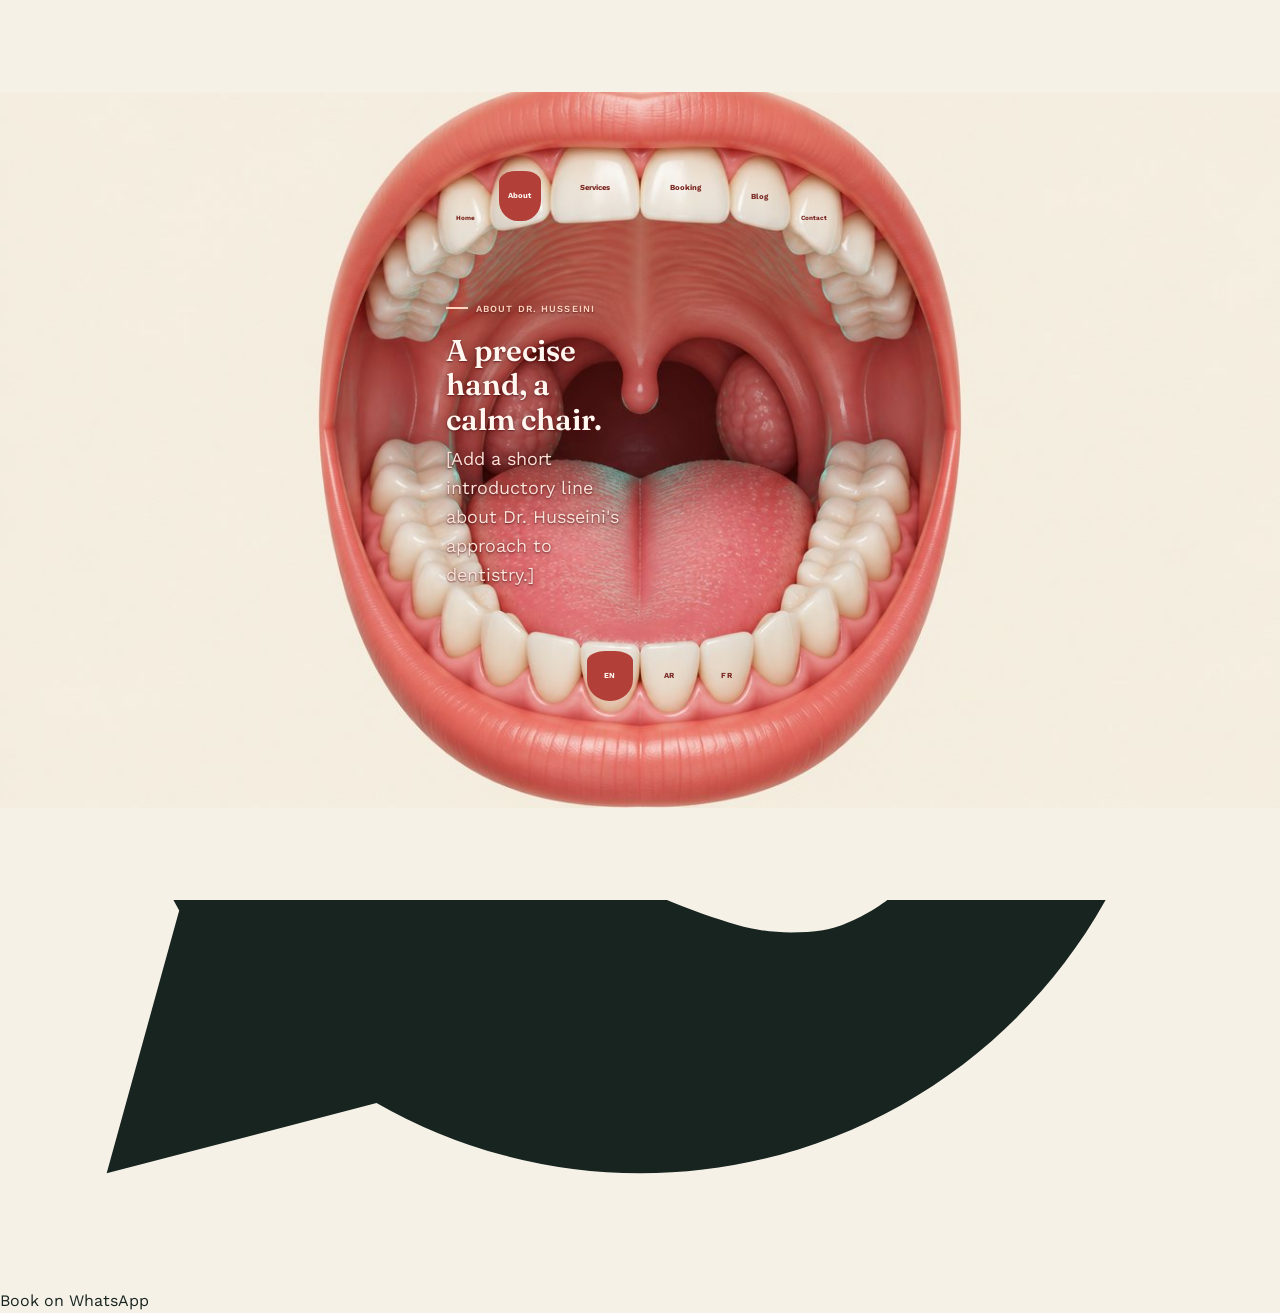
==== about.html @ d3b01a6f "Dr. Husseini dental site: trilingual static build, mouth-driven UI The practice had no online presen" ====
<!doctype html>
<html lang="en" dir="ltr">
<head>
<meta charset="utf-8">
<meta name="viewport" content="width=device-width, initial-scale=1">
<title>About — Dr. Jihad S. Husseini</title>
<meta name="description" content="Meet Dr. Jihad S. Husseini — cosmetic, endodontic, and implant dentistry.">
<!-- dh:head:begin — generated by tools/patch-heads.mjs, do not hand-edit -->
<link rel="canonical" href="https://SITE-DOMAIN-TBD/about.html">
<link rel="alternate" hreflang="en" href="https://SITE-DOMAIN-TBD/about.html">
<link rel="alternate" hreflang="ar" href="https://SITE-DOMAIN-TBD/about.html">
<link rel="alternate" hreflang="fr" href="https://SITE-DOMAIN-TBD/about.html">
<link rel="alternate" hreflang="x-default" href="https://SITE-DOMAIN-TBD/about.html">
<meta name="robots" content="index,follow">
<link rel="alternate" type="application/rss+xml" title="Dr. Jihad S. Husseini — Blog" href="https://SITE-DOMAIN-TBD/feed.xml">
<meta name="theme-color" content="#0F5C56">
<link rel="icon" href="assets/media/favicon.svg" type="image/svg+xml">
<link rel="apple-touch-icon" href="assets/media/mouth-open.jpg">
<meta property="og:site_name" content="Dr. Jihad S. Husseini">
<meta property="og:type" content="profile">
<meta property="og:url" content="https://SITE-DOMAIN-TBD/about.html">
<meta property="og:title" content="About — Dr. Jihad S. Husseini">
<meta property="og:description" content="Meet Dr. Jihad S. Husseini — cosmetic, endodontic, and implant dentistry.">
<meta property="og:image" content="https://SITE-DOMAIN-TBD/assets/media/mouth-open.jpg">
<meta property="og:image:width" content="1344">
<meta property="og:image:height" content="752">
<meta property="og:locale" content="en_US">
<meta property="og:locale:alternate" content="ar_LB">
<meta property="og:locale:alternate" content="fr_FR">
<meta name="twitter:card" content="summary_large_image">
<meta name="twitter:title" content="About — Dr. Jihad S. Husseini">
<meta name="twitter:description" content="Meet Dr. Jihad S. Husseini — cosmetic, endodontic, and implant dentistry.">
<meta name="twitter:image" content="https://SITE-DOMAIN-TBD/assets/media/mouth-open.jpg">
<script type="application/ld+json">{"@context":"https://schema.org","@type":"Dentist","name":"Dr. Jihad S. Husseini","description":"Cosmetic · Endodontic · Implant Dentistry","url":"https://SITE-DOMAIN-TBD/","telephone":["+96101308206","+96103855860"],"image":"https://SITE-DOMAIN-TBD/assets/media/mouth-open.jpg","medicalSpecialty":"Dentistry","availableService":[{"@type":"MedicalProcedure","name":"Cosmetic dentistry"},{"@type":"MedicalProcedure","name":"Endodontics"},{"@type":"MedicalProcedure","name":"Prosthetic and implant dentistry"}],"areaServed":{"@type":"Country","name":"Lebanon"},"availableLanguage":["en","ar","fr"]}</script>
<!-- dh:head:end -->
<link rel="preconnect" href="https://fonts.googleapis.com">
<link rel="preconnect" href="https://fonts.gstatic.com" crossorigin>
<link href="https://fonts.googleapis.com/css2?family=Fraunces:opsz,wght@9..144,500;9..144,600&family=Work+Sans:wght@400;500;600;700&family=Cairo:wght@600;700&family=Tajawal:wght@400;500;700&display=swap" rel="stylesheet">
<link rel="stylesheet" href="assets/css/style.css">
<style>
  .credential-list { list-style: none; padding: 0; margin: 0; display: flex; flex-direction: column; gap: 14px; }
  .credential-list li {
    display: flex; align-items: center; gap: 14px;
    background: var(--enamel); border: 1px solid var(--line); border-radius: var(--radius-sm);
    padding: 16px 18px; font-size: 14.5px; color: var(--ink-soft);
  }
  .credential-list li .dot { width: 8px; height: 8px; border-radius: 50%; background: var(--accent); flex: none; }
</style>
</head>
<body class="home-mouth">

</div>

<a href="#" class="whatsapp-float" data-whatsapp-link target="_blank" rel="noopener">
  <svg viewBox="0 0 24 24" fill="currentColor"><path d="M12 2C6.48 2 2 6.48 2 12c0 1.85.5 3.58 1.36 5.07L2 22l5.06-1.32A9.94 9.94 0 0 0 12 22c5.52 0 10-4.48 10-10S17.52 2 12 2zm5.2 14.2c-.22.62-1.28 1.18-1.77 1.24-.45.06-1 .08-1.62-.1-.37-.11-.85-.27-1.46-.53-2.57-1.11-4.25-3.7-4.38-3.87-.13-.17-1.05-1.4-1.05-2.67 0-1.27.67-1.9.9-2.16.22-.26.5-.32.67-.32h.48c.15 0 .36-.06.56.43.22.53.74 1.83.8 1.96.06.13.1.29.02.46-.08.17-.13.28-.25.43-.13.15-.27.34-.38.46-.13.13-.26.27-.11.53.15.26.67 1.1 1.44 1.79.99.88 1.82 1.15 2.08 1.28.26.13.41.11.56-.07.15-.17.63-.73.8-.98.17-.26.34-.21.56-.13.22.09 1.44.68 1.68.8.24.13.4.19.46.3.06.11.06.6-.16 1.22z"/></svg>
  <span data-i18n="common.whatsapp">Book on WhatsApp</span>
</a>

<header class="site-header">
  <div class="container nav-row">
    <a href="index.html" class="brand">
      <span data-i18n="common.brand">Dr. Jihad S. Husseini</span>
      <small data-i18n="common.brandSub">Cosmetic · Endodontic · Implant Dentistry</small>
    </a>
    <nav class="primary-nav" id="primaryNav">
      <a href="index.html" data-i18n="common.nav.home">Home</a>
      <a href="about.html" aria-current="page" data-i18n="common.nav.about">About</a>
      <a href="services.html" data-i18n="common.nav.services">Services</a>
      <a href="booking.html" data-i18n="common.nav.booking">Booking</a>
      <a href="blog.html" data-i18n="common.nav.blog">Blog</a>
      <a href="contact.html" data-i18n="common.nav.contact">Contact</a>
    </nav>
    <div class="nav-actions">
      <button type="button" class="nav-toggle" aria-expanded="false" aria-controls="primaryNav" aria-label="Menu" data-i18n-aria="common.nav.menu">
        <span class="nav-toggle-bars" aria-hidden="true"></span>
      </button>
      <div class="lang-switch">
        <button type="button" data-lang="en">EN</button>
        <button type="button" data-lang="ar">AR</button>
        <button type="button" data-lang="fr">FR</button>
      </div>
      <a href="booking.html" class="btn btn-primary" data-i18n="common.whatsapp">Book on WhatsApp</a>
    </div>
  </div>
</header>

<div class="mouth-stage-wrap">
  <div class="mouth-stage" id="mouthStage">
    <img class="mouth-stage-img" src="assets/media/mouth-open.jpg" alt="">
    <!-- The intro is not an overlay: it is the stage. Same box, same scale as
         the still above, so there is nothing to hand over and nothing can pop. -->
    <video class="mouth-stage-video" muted playsinline preload="auto" poster="assets/media/mouth-closed.jpg" data-hq="assets/media/loader-1080.mp4" aria-hidden="true"><source src="assets/media/loader-720.mp4" type="video/mp4"></video>
    <nav class="teeth-nav" aria-label="Main">
      <a class="tooth" href="index.html" data-i18n="common.nav.home" style="left:35.19%;top:13.87%;width:2.30%;height:7.37%">Home</a>
      <a class="tooth" href="about.html" data-i18n="common.nav.about" style="left:39.02%;top:11.04%;width:3.21%;height:7.04%" aria-current="page">About</a>
      <a class="tooth" href="services.html" data-i18n="common.nav.services" style="left:43.97%;top:9.63%;width:4.98%;height:7.60%">Services</a>
      <a class="tooth" href="booking.html" data-i18n="common.nav.booking" style="left:51.04%;top:9.63%;width:4.98%;height:7.60%">Booking</a>
      <a class="tooth" href="blog.html" data-i18n="common.nav.blog" style="left:57.77%;top:11.16%;width:3.21%;height:6.93%">Blog</a>
      <a class="tooth" href="contact.html" data-i18n="common.nav.contact" style="left:62.49%;top:13.99%;width:2.25%;height:7.26%">Contact</a>
    </nav>
    <div class="lang-switch lang-teeth" aria-label="Language">
      <button type="button" data-lang="en" style="left:45.84%;top:78.05%;width:3.63%;height:6.93%">EN</button>
      <button type="button" data-lang="ar" style="left:50.46%;top:78.05%;width:3.69%;height:6.93%">AR</button>
      <button type="button" data-lang="fr" style="left:55.22%;top:78.50%;width:3.10%;height:6.03%">FR</button>
    </div>
    <div class="mouth-window" id="mouthWindow">
      <main>
  <section class="hero" style="padding-bottom:40px;">
    <div class="container hero-grid">
      <div>
        <div class="eyebrow" data-i18n="about.hero.eyebrow">About Dr. Husseini</div>
        <h1 data-i18n="about.hero.title">A precise hand, a calm chair.</h1>
        <p class="lead" data-i18n="about.hero.lead">[Add a short introductory line about Dr. Husseini's approach to dentistry.]</p>
      </div>
      <div class="hero-art">
        <svg class="smile-curve" viewBox="0 0 300 200" xmlns="http://www.w3.org/2000/svg">
          <path d="M20,60 Q150,190 280,60"></path>
        </svg>
      </div>
    </div>
  </section>

  <section class="soft">
    <div class="container" style="max-width:760px;">
      <h2 data-i18n="about.bio.title">Background</h2>
      <p data-i18n="about.bio.body">[Add Dr. Husseini's full bio here: dental school, university, graduation year, postgraduate training/certifications in cosmetic dentistry, endodontics, and implantology, and any professional memberships.]</p>
    </div>
  </section>

  <section>
    <div class="container" style="max-width:760px;">
      <h2 data-i18n="about.philosophy.title">Treatment philosophy</h2>
      <p data-i18n="about.philosophy.body">[Add a paragraph in Dr. Husseini's own words about how he approaches diagnosis, patient comfort, and treatment planning.]</p>
    </div>
  </section>

  <section class="soft">
    <div class="container grid-2">
      <div>
        <h2 data-i18n="about.credentials.title">Credentials & training</h2>
      </div>
      <ul class="credential-list">
        <li><span class="dot"></span><span data-i18n="about.credentials.item1">[Add degree / dental school]</span></li>
        <li><span class="dot"></span><span data-i18n="about.credentials.item2">[Add postgraduate certification]</span></li>
        <li><span class="dot"></span><span data-i18n="about.credentials.item3">[Add professional membership / association]</span></li>
      </ul>
    </div>
  </section>

  <section>
    <div class="container">
      <div class="section-head center">
        <h2 data-i18n="about.trust.title">Why patients choose this practice</h2>
      </div>
      <div class="grid-3">
        <div class="card"><p data-i18n="about.trust.point1">Three specialties under one roof — no referrals, no delays.</p></div>
        <div class="card"><p data-i18n="about.trust.point2">Modern diagnostics and a precision-first approach to every treatment.</p></div>
        <div class="card"><p data-i18n="about.trust.point3">A calm, unhurried practice built around your comfort.</p></div>
      </div>
    </div>
  </section>

  <section class="soft">
    <div class="container">
      <div class="cta-band">
        <div>
          <h2 data-i18n="about.cta.title">Ready to meet Dr. Husseini?</h2>
          <p data-i18n="about.cta.body">Message the clinic on WhatsApp to ask a question or book your first visit.</p>
        </div>
        <a href="#" class="btn btn-whatsapp" data-whatsapp-link target="_blank" rel="noopener" data-i18n="about.cta.whatsapp">Book on WhatsApp</a>
      </div>
    </div>
  </section>
</main>
      <footer class="site-footer">
  <div class="container footer-grid">
    <div>
      <h4 data-i18n="common.brand">Dr. Jihad S. Husseini</h4>
      <p data-i18n="common.footer.tagline">Cosmetic, endodontic, and implant dentistry — precise, calm, and built around your smile.</p>
    </div>
    <div>
      <h4 data-i18n="common.footer.explore">Explore</h4>
      <ul>
        <li><a href="about.html" data-i18n="common.nav.about">About</a></li>
        <li><a href="services.html" data-i18n="common.nav.services">Services</a></li>
        <li><a href="booking.html" data-i18n="common.nav.booking">Booking</a></li>
        <li><a href="blog.html" data-i18n="common.nav.blog">Blog</a></li>
      </ul>
    </div>
    <div>
      <h4 data-i18n="common.footer.contact">Contact</h4>
      <ul>
        <li><a href="tel:+96101308206">01/308206</a></li>
        <li><a href="tel:+96103855860">03/855860</a></li>
        <li><a href="#" data-whatsapp-link target="_blank" rel="noopener" data-i18n="common.whatsapp">Book on WhatsApp</a></li>
      </ul>
    </div>
    <div>
      <h4 data-i18n="common.footer.hours">Hours</h4>
      <ul>
        <li data-i18n="common.footer.hoursPlaceholder">[Add clinic hours]</li>
        <li data-i18n="common.footer.addressPlaceholder">[Add clinic address]</li>
      </ul>
    </div>
  </div>
  <div class="container footer-bottom">
    <span>&copy; <span id="year"></span> Dr. Jihad S. Husseini. <span data-i18n="common.footer.rights">All rights reserved.</span></span>
  </div>
</footer>
    </div>
  </div>
</div>

<script>document.getElementById("year").textContent = new Date().getFullYear();</script>
<script src="assets/locales/locales.js"></script>
<script src="assets/js/main.js"></script>
<script src="assets/js/drill.js"></script>
</body>
</html>
---- assets/css/style.css ----
/* ============================================
   Dr. Jihad S. Husseini — Dental — Core Styles
   ============================================ */

:root {
  --bg: #FBF8F3;
  --bg-soft: #F3EEE4;
  --ink: #172420;
  --ink-soft: #4B5C56;
  --primary: #0F5C56;
  --primary-dark: #0A3E3A;
  --primary-light: #E4F0EE;
  --accent: #FF6F59;
  --accent-soft: #FFE3DC;
  --gold: #C9A227;
  --enamel: #FFFFFF;
  --line: #E4DDCF;

  --font-display: 'Fraunces', 'Georgia', serif;
  --font-body: 'Work Sans', 'Segoe UI', sans-serif;
  --font-display-ar: 'Cairo', 'Tajawal', sans-serif;
  --font-body-ar: 'Tajawal', 'Segoe UI', sans-serif;

  --radius-lg: 28px;
  --radius-md: 16px;
  --radius-sm: 10px;
  --shadow-soft: 0 20px 50px -25px rgba(10, 62, 58, 0.35);
  --ease: cubic-bezier(.22, 1, .36, 1);
}

* { box-sizing: border-box; }
html { scroll-behavior: smooth; }

body {
  margin: 0;
  background: var(--bg);
  color: var(--ink);
  font-family: var(--font-body);
  font-size: 16px;
  line-height: 1.6;
  -webkit-font-smoothing: antialiased;
}

html[lang="ar"] body {
  font-family: var(--font-body-ar);
}

body[dir="rtl"] { direction: rtl; }

h1, h2, h3, h4 {
  font-family: var(--font-display);
  font-weight: 600;
  line-height: 1.15;
  margin: 0 0 .5em;
  color: var(--primary-dark);
}

html[lang="ar"] h1,
html[lang="ar"] h2,
html[lang="ar"] h3,
html[lang="ar"] h4 {
  font-family: var(--font-display-ar);
  font-weight: 700;
}

p { margin: 0 0 1em; color: var(--ink-soft); }
a { color: inherit; text-decoration: none; }
img { max-width: 100%; display: block; }

.container {
  width: 100%;
  max-width: 1180px;
  margin: 0 auto;
  padding: 0 24px;
}

.eyebrow {
  display: inline-flex;
  align-items: center;
  gap: 8px;
  font-size: 13px;
  letter-spacing: .12em;
  text-transform: uppercase;
  color: var(--accent);
  font-weight: 600;
  margin-bottom: 14px;
}
.eyebrow::before {
  content: "";
  width: 22px;
  height: 2px;
  background: var(--accent);
  display: inline-block;
}

/* ---------- Buttons ---------- */
.btn {
  display: inline-flex;
  align-items: center;
  justify-content: center;
  gap: 10px;
  padding: 15px 28px;
  border-radius: 999px;
  font-weight: 600;
  font-size: 15px;
  border: 1px solid transparent;
  cursor: pointer;
  transition: transform .35s var(--ease), box-shadow .35s var(--ease), background .3s, color .3s;
}
@media (hover: hover) {
  .btn:hover { transform: translateY(-2px); }
}

.btn-primary {
  background: var(--primary);
  color: var(--enamel);
  box-shadow: var(--shadow-soft);
}
.btn-primary:hover { background: var(--primary-dark); }

.btn-whatsapp {
  background: #25D366;
  color: #fff;
  box-shadow: 0 16px 34px -16px rgba(37, 211, 102, .65);
}
.btn-whatsapp:hover { background: #1EBE59; }

.btn-outline {
  background: transparent;
  border-color: var(--primary);
  color: var(--primary-dark);
}
.btn-outline:hover { background: var(--primary-light); }

/* The intro used to be a full-viewport overlay that handed over to the stage.
   Those were different boxes — a cover-cropped viewport versus a letterboxed
   stage — so the mouth popped and shifted by up to 9% at the swap. The video now
   lives inside .mouth-stage instead; see "THE INTRO IS THE STAGE" below. */

/* ---------- Hero ---------- */
.hero {
  padding: 90px 0 70px;
  position: relative;
  overflow: hidden;
}
.hero-grid {
  display: grid;
  grid-template-columns: 1.05fr .95fr;
  gap: 56px;
  align-items: center;
}
.hero h1 { font-size: clamp(34px, 4.6vw, 58px); }
.hero p.lead { font-size: 18px; max-width: 46ch; }
.hero-cta-row { display: flex; gap: 14px; flex-wrap: wrap; margin-top: 28px; }
.hero-trust {
  display: flex;
  gap: 26px;
  margin-top: 42px;
  flex-wrap: wrap;
}
.hero-trust .stat b {
  display: block;
  font-family: var(--font-display);
  font-size: 26px;
  color: var(--primary-dark);
}
.hero-trust .stat span { font-size: 12.5px; color: var(--ink-soft); }

.hero-art {
  position: relative;
  border-radius: var(--radius-lg);
  overflow: hidden;
  aspect-ratio: 4/5;
  background: linear-gradient(160deg, var(--primary) 0%, var(--primary-dark) 100%);
  display: flex;
  align-items: center;
  justify-content: center;
}
.hero-art .smile-curve {
  width: 78%;
}
.hero-art .smile-curve path {
  stroke: var(--enamel);
  stroke-width: 3;
  fill: none;
  stroke-linecap: round;
  stroke-dasharray: 700;
  stroke-dashoffset: 700;
  animation: drawCurve 1.8s var(--ease) .3s forwards;
}
@keyframes drawCurve {
  to { stroke-dashoffset: 0; }
}

/* ---------- Sections ---------- */
section { padding: 88px 0; }
section.soft { background: var(--bg-soft); }
.section-head { max-width: 640px; margin-bottom: 48px; }
.section-head.center { margin-left: auto; margin-right: auto; text-align: center; }

.grid-3 { display: grid; grid-template-columns: repeat(3, 1fr); gap: 26px; }
.grid-4 { display: grid; grid-template-columns: repeat(4, 1fr); gap: 22px; }
.grid-2 { display: grid; grid-template-columns: 1fr 1fr; gap: 40px; align-items: center; }

.card {
  background: var(--enamel);
  border-radius: var(--radius-md);
  padding: 32px 28px;
  border: 1px solid var(--line);
  transition: transform .35s var(--ease), box-shadow .35s var(--ease);
}
@media (hover: hover) {
  .card:hover { transform: translateY(-6px); box-shadow: var(--shadow-soft); }
}
.card .icon {
  width: 46px; height: 46px;
  border-radius: 14px;
  background: var(--primary-light);
  color: var(--primary);
  display: flex; align-items: center; justify-content: center;
  margin-bottom: 18px;
}
.card h3 { font-size: 19px; margin-bottom: 8px; }
.card p { font-size: 14.5px; margin-bottom: 0; }
.card .learn-more {
  display: inline-block;
  margin-top: 14px;
  font-size: 13.5px;
  font-weight: 700;
  color: var(--accent);
}

.testimonial-row { display: flex; gap: 20px; overflow-x: auto; padding-bottom: 8px; scroll-snap-type: x mandatory; }
.testimonial {
  flex: 0 0 320px;
  scroll-snap-align: start;
  background: var(--enamel);
  border-radius: var(--radius-md);
  padding: 26px;
  border: 1px solid var(--line);
}
.testimonial .stars { color: var(--gold); font-size: 15px; margin-bottom: 10px; }
.testimonial p { font-size: 14.5px; }
.testimonial .who { font-weight: 700; color: var(--ink); font-size: 13.5px; }

.cta-band {
  background: linear-gradient(135deg, var(--primary) 0%, var(--primary-dark) 100%);
  border-radius: var(--radius-lg);
  padding: 56px;
  color: var(--enamel);
  display: flex;
  align-items: center;
  justify-content: space-between;
  gap: 30px;
  flex-wrap: wrap;
}
.cta-band h2 { color: var(--enamel); margin-bottom: 6px; }
.cta-band p { color: rgba(255,255,255,.78); margin-bottom: 0; }

/* ---------- Footer ---------- */
footer.site-footer {
  background: var(--primary-dark);
  color: rgba(255,255,255,.72);
  padding: 64px 0 28px;
  margin-top: 60px;
}
footer.site-footer h4 { color: #fff; font-size: 15px; }
footer.site-footer a { color: rgba(255,255,255,.72); font-size: 14px; }
footer.site-footer a:hover { color: #fff; }
.footer-grid { display: grid; grid-template-columns: 1.4fr 1fr 1fr 1fr; gap: 32px; }
.footer-grid ul { list-style: none; padding: 0; margin: 0; display: flex; flex-direction: column; gap: 10px; }
.footer-bottom {
  margin-top: 48px;
  padding-top: 24px;
  border-top: 1px solid rgba(255,255,255,.12);
  font-size: 12.5px;
  display: flex;
  justify-content: space-between;
  flex-wrap: wrap;
  gap: 10px;
}

/* ---------- Responsive ---------- */
@media (max-width: 960px) {
  /* .mouth-window-prefixed variants included so these are not outranked by the
     base rules at the top of the "FIT INSIDE THE MOUTH" section — every page's
     content sits inside .mouth-window. */
  .hero-grid, .grid-2,
  .mouth-window .hero-grid, .mouth-window .grid-2 { grid-template-columns: 1fr; }
  .grid-3, .grid-4 { grid-template-columns: repeat(2, 1fr); }
  .footer-grid, .mouth-window .footer-grid { grid-template-columns: 1fr 1fr; }
}
@media (max-width: 680px) {
  .grid-3, .grid-4,
  .mouth-window .grid-3, .mouth-window .grid-4 { grid-template-columns: 1fr; }
  .cta-band, .mouth-window .cta-band { flex-direction: column; text-align: center; }
  .footer-grid, .mouth-window .footer-grid { grid-template-columns: 1fr; }
}


/* The old scroll-zoom home hero (.mouth-hero / .mouth-scene / .mouth-hero-panel
   / .hero-after / .mouth-scroll-cue) was removed on 2026-10-01: index.html was
   rewritten to the #mouthStage + #mouthWindow model and that markup no longer
   exists in any page, so ~60 lines of CSS and initMouthHero() were unreachable.
   The file's only 700px breakpoint went with it. */

/* =====================================================================
   HOME = INSIDE THE MOUTH. The mouth is a fixed stage; the menu sits on the
   upper teeth; all page content scrolls inside the mouth opening.
   Stage geometry is in % of the 1344x752 mouth image so it stays aligned.
   ===================================================================== */
body.home-mouth { overflow: hidden; height: 100vh; background: #F6F1E7; }
.mouth-stage-wrap { position: fixed; inset: 0; display: grid; place-items: center; background: #F6F1E7; }
.mouth-stage { position: relative; width: min(100vw, calc(100vh * 1.7872)); aspect-ratio: 1344 / 752; }
.mouth-stage-img { position: absolute; inset: 0; width: 100%; height: 100%; display: block; user-select: none; -webkit-user-drag: none; }

/* menu on the teeth */
.teeth-nav { position: absolute; inset: 0; pointer-events: none; z-index: 3; }
.tooth {
  position: absolute; pointer-events: auto;
  display: flex; align-items: center; justify-content: center;
  writing-mode: vertical-rl; text-orientation: mixed;
  font: 600 clamp(9px, .95vw, 13px)/1 var(--font-body);
  letter-spacing: .12em; text-transform: uppercase; text-decoration: none;
  color: var(--primary-dark);
  border-radius: 40% 40% 48% 48% / 22% 22% 42% 42%;
  background: rgba(255, 255, 255, 0);
  transition: background .25s var(--ease), color .25s var(--ease), transform .25s var(--ease), box-shadow .25s var(--ease);
}
.tooth:hover, .tooth:focus-visible, .tooth[aria-current="page"] {
  background: rgba(15, 92, 86, .88); color: #fff;
  box-shadow: 0 6px 18px -6px rgba(10, 62, 58, .55);
  transform: translateY(-2px) scale(1.04);
}

/* content window inside the cavity */
.mouth-window {
  position: absolute; z-index: 2;
  left: 28.3%; right: 28.3%; top: 22.6%; bottom: 24.7%;
  overflow-y: auto; overscroll-behavior: contain; scrollbar-width: thin; scrollbar-color: rgba(15,92,86,.4) transparent;
  background: rgba(251, 248, 243, .93);
  -webkit-backdrop-filter: blur(10px); backdrop-filter: blur(10px);
  border-radius: 22px;
  box-shadow: inset 0 0 0 1px rgba(255,255,255,.7), 0 18px 44px -18px rgba(60, 10, 10, .55);
  font-size: clamp(12px, 1.02vw, 16px);
}
.mouth-window .container { width: 100%; max-width: none; padding: 0 clamp(14px, 1.9vw, 26px); }
.mouth-window section { padding: clamp(22px, 3vw, 40px) 0; }
.mouth-window .window-hero { padding: clamp(20px, 2.6vw, 34px) clamp(14px, 1.9vw, 26px) clamp(14px, 2vw, 24px); text-align: center; }
.mouth-window h1 { font-size: clamp(22px, 2.5vw, 36px); margin: 4px 0 8px; }
.mouth-window h2 { font-size: clamp(18px, 1.9vw, 27px); }
.mouth-window h3 { font-size: clamp(15px, 1.35vw, 19px); }
.mouth-window p, .mouth-window li { font-size: 1em; }
.mouth-window .lead { font-size: 1.05em; margin: 0 auto; max-width: 46ch; }
.mouth-window .hero-cta-row { justify-content: center; margin-top: 14px; }
.mouth-window .hero-trust { justify-content: center; margin-top: 14px; flex-wrap: wrap; }
.mouth-window .grid-3, .mouth-window .grid-2 { grid-template-columns: 1fr; gap: 14px; }
.mouth-window .section-head { margin-bottom: 20px; }
.mouth-window .cta-band { padding: 22px; flex-direction: column; text-align: center; gap: 14px; }
.mouth-window .footer-grid { grid-template-columns: 1fr 1fr; gap: 18px; }
.mouth-window .hero-art { display: none; }

/* header on home: only brand + language switch float over the cream margins (menu is on the teeth) */
body.home-mouth .site-header { position: fixed; left: 0; right: 0; top: 0; background: transparent; border: 0; -webkit-backdrop-filter: none; backdrop-filter: none; pointer-events: none; }
body.home-mouth .site-header .brand, body.home-mouth .site-header .lang-switch { pointer-events: auto; }
body.home-mouth .primary-nav, body.home-mouth .nav-actions > .btn, body.home-mouth .nav-toggle { display: none; }

/* small screens: no room for a mouth-shaped window, so the mouth becomes a banner and the page flows normally */
@media (max-width: 900px) {
  body.home-mouth { overflow: auto; height: auto; }
  .mouth-stage-wrap { position: static; display: block; }
  .mouth-stage { width: 100%; aspect-ratio: auto; }
  .mouth-stage-img { position: static; height: 42vh; object-fit: cover; object-position: 50% 45%; }
  .teeth-nav { display: none; }
  .mouth-window { position: relative; left: auto; right: auto; top: auto; bottom: auto; overflow: visible; margin: -36px 12px 0; font-size: 15px; }
  body.home-mouth .site-header { position: sticky; background: rgba(251,248,243,.92); pointer-events: auto; border-bottom: 1px solid var(--line); }
  body.home-mouth .primary-nav { display: flex; }
  body.home-mouth .nav-actions > .btn { display: none; }
  body.home-mouth .nav-toggle { display: inline-flex; }
}


/* ---- menu shrunk to sit on the teeth inside the mouth ---- */
.tooth { font-size: clamp(8px, .78vw, 11px); letter-spacing: .1em; border-radius: 38% 38% 46% 46% / 20% 20% 40% 40%; }
.tooth:hover, .tooth:focus-visible, .tooth[aria-current="page"] { transform: none; box-shadow: none; background: rgba(15, 92, 86, .9); color: #fff; }
.lang-teeth { position: absolute; inset: 0; z-index: 3; pointer-events: none; display: block; background: none; padding: 0; }
.lang-teeth button {
  position: absolute; pointer-events: auto; cursor: pointer;
  display: flex; align-items: center; justify-content: center;
  border: 0; padding: 0; background: transparent;
  font: 700 clamp(8px, .78vw, 11px)/1 var(--font-body); letter-spacing: .08em; color: var(--primary-dark);
  border-radius: 40% 40% 48% 48% / 20% 20% 44% 44%;
  transition: background .25s var(--ease), color .25s var(--ease);
}
.lang-teeth button:hover, .lang-teeth button.active { background: rgba(15, 92, 86, .9); color: #fff; }
body.home-mouth .site-header .lang-switch { display: none; }
@media (max-width: 900px) {
  .lang-teeth { display: none; }
  body.home-mouth .site-header .lang-switch { display: flex; }
}


/* =====================================================================
   FIT INSIDE THE MOUTH (desktop). Content sits directly on the mouth (no panel
   background), colours come from the mouth palette, sizes scale with the stage,
   tooth labels are horizontal. Applies to every page.
   ===================================================================== */
.mouth-stage { container-type: inline-size; }

@media (min-width: 901px) {
  /* tooth labels: horizontal, scaled with the stage, mouth-red highlight */
  .tooth {
    writing-mode: horizontal-tb; text-orientation: mixed;
    font-size: .6cqw; font-weight: 700; letter-spacing: 0; text-transform: none; white-space: nowrap;
    color: #7A2621;
    border-radius: 40% 40% 46% 46% / 22% 22% 40% 40%;
  }
  .tooth:hover, .tooth:focus-visible, .tooth[aria-current="page"] { background: #B23F38; color: #FFF7F0; }
  .lang-teeth button { font-size: .6cqw; color: #7A2621; }
  .lang-teeth button:hover, .lang-teeth button.active { background: #B23F38; color: #FFF7F0; }

  /* window: smaller rect that sits inside the cavity, no background */
  .mouth-window {
    left: 33.2%; right: 33%; top: 24%; bottom: 25.5%;
    background: none; -webkit-backdrop-filter: none; backdrop-filter: none; box-shadow: none; border-radius: 0;
    font-size: clamp(9px, 1.02cqw, 19px);
    -webkit-mask-image: linear-gradient(transparent 0, #000 5%, #000 94%, transparent 100%);
            mask-image: linear-gradient(transparent 0, #000 5%, #000 94%, transparent 100%);
    scrollbar-color: rgba(255, 240, 232, .45) transparent;
    /* palette re-mapped onto the mouth */
    --ink: #FFF7F0; --ink-soft: #FBE3DA; --primary: #FFF7F0; --primary-dark: #FFF7F0; --primary-light: rgba(255, 247, 240, .16);
    --accent: #FFD3BD; --accent-soft: rgba(255, 247, 240, .14); --line: rgba(255, 240, 232, .38); --bg: transparent; --bg-soft: transparent;
    --enamel: #FFF7F0;
    color: var(--ink);
    text-shadow: 0 1px 7px rgba(84, 14, 18, .6);
  }
  .mouth-window h1 { font-size: 2.3em; }
  .mouth-window h2 { font-size: 1.7em; }
  .mouth-window h3 { font-size: 1.22em; }
  .mouth-window .container { padding: 0 1.6em; }
  .mouth-window section, .mouth-window section.soft { background: transparent; padding: 2.4em 0; }
  .mouth-window .window-hero { padding: 1.6em 1.6em 1em; }
  .mouth-window .eyebrow { font-size: .72em; }
  .mouth-window .lead { font-size: 1em; }
  .mouth-window .btn { font-size: .95em; padding: .7em 1.3em; text-shadow: none; }
  .mouth-window .btn-outline { border-color: rgba(255, 247, 240, .85); color: #FFF7F0; background: transparent; }
  .mouth-window .btn-outline:hover { background: rgba(255, 247, 240, .18); }
  .mouth-window .btn-primary { background: #FFF7F0; color: #8E2F2A; border-color: #FFF7F0; }
  .mouth-window .card, .mouth-window .cta-band, .mouth-window .post-card { background: transparent; border: 1px solid var(--line); box-shadow: none; }
  .mouth-window .card .icon { background: rgba(255, 247, 240, .16); color: #FFF7F0; }
  .mouth-window .cta-band h2, .mouth-window .cta-band p { color: #FFF7F0; }
  .mouth-window .stat span, .mouth-window .learn-more, .mouth-window a:not(.btn) { color: #FFF7F0; }
  .mouth-window input, .mouth-window textarea, .mouth-window select { text-shadow: none; color: #172420; }
  .mouth-window footer.site-footer { background: transparent; color: #FFF7F0; border-top: 1px solid var(--line); }
  .mouth-window footer.site-footer h4, .mouth-window footer.site-footer a, .mouth-window footer.site-footer p, .mouth-window footer.site-footer li, .mouth-window footer.site-footer span { color: #FFF7F0; }
}

/* ---- panels/cards become subtle glass on the mouth (desktop) ---- */
@media (min-width: 901px) {
  .mouth-window { --enamel: rgba(255, 247, 240, .10); --shadow-soft: none; }
  .mouth-window .tooth-selected { background: #B23F38; color: #FFF7F0; border-color: #FFF7F0; }
  .mouth-window .time-chip { color: #FFF7F0; }
  .mouth-window .time-chip-selected { background: #FFF7F0; color: #7A2621; border-color: #FFF7F0; }
  .mouth-window .calendar-nav-btn { background: rgba(255, 247, 240, .14); color: #FFF7F0; }
  .mouth-window #monthLabel { background: rgba(255, 247, 240, .16); color: #FFF7F0; }
  .mouth-window .days-grid { background: none; }
  .mouth-window .booking-layout, .mouth-window .contact-grid { grid-template-columns: 1fr; gap: 1.4em; }
  .mouth-window .calendar-wrap, .mouth-window .booking-side, .mouth-window .contact-form { padding: 1.2em; }
  .mouth-window .map-placeholder { background: rgba(255, 247, 240, .10); color: #FFF7F0; border-color: var(--line); }
  .mouth-window .testimonial { background: rgba(255, 247, 240, .10); }
  .mouth-window .testimonial .who { color: #FFF7F0; }
  .mouth-window .service-tag, .mouth-window .dot { color: #FFF7F0; }
}

/* ---- legibility + narrow canine teeth ---- */
@media (min-width: 901px) {
  .teeth-nav .tooth:first-child, .teeth-nav .tooth:last-child { font-size: .5cqw; }
  .mouth-window { text-shadow: 0 1px 2px rgba(84, 14, 18, .75), 0 0 12px rgba(84, 14, 18, .5); }
  .mouth-window .btn, .mouth-window input, .mouth-window textarea, .mouth-window select { text-shadow: none; }
  .mouth-window .label, .mouth-window .info-row .label { color: #FFE9DE; }
}


/* ── RTL (Arabic) ─────────────────────────────────────────────────────────────
   body[dir="rtl"] and the Arabic font stack are set near the top of this file;
   these are the directional details that the direction property alone misses.
   The tooth nav's x positions are mirrored in JS (applyTeethDirection). */

/* Vertical tooth labels read bottom-to-top in LTR; in RTL the mirrored column
   should still read the same way, so the rotation is unchanged — but the text
   inside each label needs its own direction or Arabic renders reversed. */
body[dir="rtl"] .tooth,
body[dir="rtl"] .lang-teeth button { direction: rtl; unicode-bidi: isolate; }

/* Anything laid out with an explicit edge rather than a logical property. */
body[dir="rtl"] .brand small { text-align: right; }
body[dir="rtl"] .nav-row { flex-direction: row-reverse; }
body[dir="rtl"] .primary-nav { flex-direction: row-reverse; }
body[dir="rtl"] .nav-actions { flex-direction: row-reverse; }
body[dir="rtl"] .footer-grid ul { padding-right: 0; }
body[dir="rtl"] .learn-more { direction: rtl; }

/* The booking form: labels, inputs and the calendar header all flip. */
body[dir="rtl"] .field input,
body[dir="rtl"] .field select,
body[dir="rtl"] .field textarea { text-align: right; }
body[dir="rtl"] .calendar-head { flex-direction: row-reverse; }
body[dir="rtl"] .weekday-row,
body[dir="rtl"] .days-grid { direction: rtl; }

/* Latin strings inside Arabic text (phone numbers, times, EN/AR/FR) need
   isolating or the digits and punctuation reorder around them. */
body[dir="rtl"] a[href^="tel:"],
body[dir="rtl"] .time-chip,
body[dir="rtl"] .slot-summary { unicode-bidi: isolate; }

/* Visible to screen readers only — used where a visual label would be redundant. */
.sr-only {
  position: absolute; width: 1px; height: 1px; padding: 0; margin: -1px;
  overflow: hidden; clip: rect(0 0 0 0); white-space: nowrap; border: 0;
}


/* ═══════════════════════════════════════════════════════════════════════════
   ── MOBILE (<= 900px) ──

   Desktop (>= 901px) puts the whole page inside the mouth; mobile drops the
   stage, shows the mouth as a banner and reverts to normal flow. They are two
   layouts, so every edit has to land in both.

   SPECIFICITY: a desktop rule prefixed `body.home-mouth` or `.mouth-window`
   outranks a bare responsive selector regardless of the media query. Mobile
   rules here must match or exceed the specificity of what they override —
   tools/check-site.mjs enforces this.
   ═══════════════════════════════════════════════════════════════════════════ */

/* ── Horizontal overflow backstop ──
   The header used to push the page ~315px sideways at 390px. The drawer below
   fixes the cause; this makes any future overflow non-destructive. */
@media (max-width: 900px) {
  html, body { overflow-x: hidden; max-width: 100%; }
}

/* ── Navigation drawer ──
   .nav-toggle exists in the markup as of 2026-10-01; before that it was styled
   but never built, so initMobileNav() was a permanent no-op and the six-link
   desktop nav stayed on screen at every width. */
@media (max-width: 900px) {
  /* 0,2,1 — matches body.home-mouth .primary-nav so it actually wins */
  body.home-mouth .nav-toggle,
  .site-header .nav-toggle {
    display: inline-flex; align-items: center; justify-content: center;
    width: 44px; height: 44px; flex: none;
    border: 1px solid var(--line); border-radius: 12px;
    background: var(--enamel); cursor: pointer; padding: 0;
  }
  .nav-toggle-bars, .nav-toggle-bars::before, .nav-toggle-bars::after {
    content: ""; display: block; width: 18px; height: 2px;
    background: var(--primary-dark); border-radius: 2px;
    transition: transform .25s var(--ease), opacity .2s linear;
  }
  .nav-toggle-bars { position: relative; }
  .nav-toggle-bars::before { position: absolute; top: -6px; }
  .nav-toggle-bars::after  { position: absolute; top: 6px; }
  .nav-toggle[aria-expanded="true"] .nav-toggle-bars { background: transparent; }
  .nav-toggle[aria-expanded="true"] .nav-toggle-bars::before { transform: translateY(6px) rotate(45deg); }
  .nav-toggle[aria-expanded="true"] .nav-toggle-bars::after  { transform: translateY(-6px) rotate(-45deg); }

  /* collapse the inline row into a drawer. 0,2,1 to beat line ~505's
     body.home-mouth .primary-nav { display: flex } */
  body.home-mouth .primary-nav,
  .site-header .primary-nav {
    display: none;
    position: absolute; left: 0; right: 0; top: 100%;
    flex-direction: column; align-items: stretch; gap: 0;
    background: var(--bg); border-bottom: 1px solid var(--line);
    box-shadow: 0 18px 40px -24px rgba(10,62,58,.45);
    padding: 8px 16px 14px;
  }
  body.home-mouth .primary-nav.nav-open,
  .site-header .primary-nav.nav-open { display: flex; }

  nav.primary-nav a {
    display: flex; align-items: center; min-height: 48px;
    font-size: 16px; padding: 6px 2px;
    border-bottom: 1px solid var(--line);
  }
  nav.primary-nav a:last-child { border-bottom: 0; }
  /* the sliding underline reads as a stray line in a vertical list */
  nav.primary-nav a::after { display: none; }
  nav.primary-nav a[aria-current="page"] { color: var(--primary); font-weight: 700; }

  .site-header .nav-row { position: relative; gap: 10px; padding: 10px 0; }
  .nav-actions { gap: 8px; }

  /* the language switch is the control that used to sit off-screen entirely */
  .lang-switch button { min-width: 44px; min-height: 44px; font-size: 14px; padding: 6px 8px; }

  /* 11px uppercase under a 20px brand is unreadable on a phone */
  .brand { font-size: 17px; }
  .brand small { font-size: 13px; letter-spacing: .06em; }
}

/* ── Footer ──
   .mouth-window .footer-grid (0,2,0) outranks the <=680px .footer-grid (0,1,0),
   so the footer stayed two columns at 390px. Matched specificity here. */
@media (max-width: 680px) {
  .mouth-window .footer-grid,
  .footer-grid { grid-template-columns: 1fr; gap: 22px; }
}
@media (max-width: 900px) {
  footer.site-footer a { display: inline-flex; align-items: center; min-height: 44px; }
  .footer-bottom { font-size: 13px; }
}

/* ── Page-local grids ──
   Grids declared in a page's own <style> block, which had no breakpoint at all
   until 2026-10-01. Keep new ones in step with this list. */
@media (max-width: 900px) {
  .booking-layout { grid-template-columns: 1fr; gap: 24px; }
  .calendar-wrap { padding: 20px 14px; }
  .booking-side { padding: 22px 18px; }
  .contact-grid { grid-template-columns: 1fr; gap: 32px; }
}
@media (max-width: 680px) {
  .service-block { grid-template-columns: 1fr; gap: 16px; padding: 36px 0; }
  body[dir="rtl"] .service-block { grid-template-columns: 1fr; }
  .service-list { grid-template-columns: 1fr; gap: 10px; }
}

/* ── Booking calendar tap targets ──
   Seven columns at 360px with the desktop 8px gaps gave ~37px cells, under the
   44px minimum. */
@media (max-width: 900px) {
  .weekday-row, .days-grid { gap: 4px; }
  .days-grid { padding: 14px 6px 10px; }
  .tooth-cell { aspect-ratio: auto; min-height: 44px; font-size: 14px; }
  .weekday-cell { font-size: 13px; }
  .time-chip { padding: 12px 16px; min-height: 44px; }
  .calendar-nav-btn { width: 44px; height: 44px; }
}

/* ── Form fields ──
   iOS Safari zooms the whole page when a focused input is under 16px, and the
   layout does not reliably recover. */
@media (max-width: 900px) {
  .field input, .field select, .field textarea,
  form.contact-form input, form.contact-form textarea {
    font-size: 16px; padding: 12px 14px;
  }
  .field textarea, form.contact-form textarea { min-height: 96px; }
  #confirmBtn, #fallbackWhatsapp, #contactFallback,
  form.contact-form button[type="submit"] { min-height: 48px; }
  /* booking.html sets padding:10px inline on these, giving ~38px */
  .booking-side a[href^="tel:"] { min-height: 44px; display: inline-flex; align-items: center; justify-content: center; }
}

/* ── Sticky WhatsApp CTA ──
   ~195x48px fixed bottom-right, about half the screen width at 390px, with no
   compensating page padding — it covered the booking page's own Confirm button
   (the same action), the tel: buttons and the copyright line. */
@media (max-width: 900px) {
  .whatsapp-float { bottom: 14px; right: 14px; padding: 12px 16px; font-size: 14px; }
  body[dir="rtl"] .whatsapp-float { right: auto; left: 14px; }
  /* clear the float so it never sits on top of real content */
  .site-footer .footer-bottom { padding-bottom: 72px; }
  /* on the booking page the float duplicates #confirmBtn, so drop it there */
  body.page-booking .whatsapp-float { display: none; }
}

/* The intro on mobile is the same clip, the same frames and the same timing as
   desktop — the mouth-stage-video rules handle its framing, matching
   .mouth-stage-img exactly at this breakpoint. */

/* ── RTL on mobile ──
   The desktop RTL rules flip rows that only exist on desktop. On mobile it is
   the sticky header's own nav and language switch that need flipping.
   NOTE: an earlier blanket `body[dir="rtl"] .mouth-window { text-align: right }`
   outranked the centred blocks and flattened them — hence the explicit
   re-assertions below. */
@media (max-width: 900px) {
  body[dir="rtl"] .site-header .nav-row { flex-direction: row-reverse; }
  body[dir="rtl"] .site-header .lang-switch { flex-direction: row-reverse; }
  body[dir="rtl"] .primary-nav { align-items: stretch; }
  body[dir="rtl"] nav.primary-nav a { text-align: right; justify-content: flex-end; }

  body[dir="rtl"] .mouth-window { text-align: right; }
  /* 0,3,0+ so these survive the line above */
  body[dir="rtl"] .mouth-window .window-hero,
  body[dir="rtl"] .mouth-window .section-head.center,
  body[dir="rtl"] .mouth-window .cta-band,
  body[dir="rtl"] .mouth-window .hero { text-align: center; }
}

/* ── Mouth banner trim ──
   The window keeps a 12px inset and a 22px radius on mobile, which left a faint
   off-tone frame and let the dark footer's square corners poke out. */
@media (max-width: 900px) {
  .mouth-window { font-size: 15px; }
  .mouth-window .site-footer { margin-left: -12px; margin-right: -12px; }
}


/* ═══════════════════════════════════════════════════════════════════════════
   ── DENTAL DRILL ──
   The handpiece is assets/media/tool-drill.webp, generated with Higgsfield and
   cut out with its background remover. One node is injected into .mouth-stage by
   assets/js/drill.js and moved to whichever tooth is active.

   Sized in cqw against .mouth-stage (container-type: inline-size), so the drill
   scales with the mouth rather than the viewport.
   ═══════════════════════════════════════════════════════════════════════════ */

.drill {
  position: absolute;
  z-index: 4;                      /* above .teeth-nav (3), below the header */
  width: 3.6cqw;
  pointer-events: none;
  opacity: 0;
  /* anchored at the burr tip, so it pivots about the point that touches enamel */
  transform-origin: 50% 100%;
  transform: translate(-50%, -100%) translateY(-42%) rotate(-9deg);
  filter: drop-shadow(0 .5cqw .7cqw rgba(10, 62, 58, .5));
}
.drill-img { display: block; width: 100%; height: auto; }

/* the bite mark where the burr meets the tooth */
.drill-spark {
  position: absolute;
  left: 50%; bottom: 0;
  width: .9cqw; height: .9cqw;
  margin-left: -.45cqw;
  border-radius: 50%;
  background: radial-gradient(circle, rgba(255,255,255,.95) 0%, rgba(255,236,210,.6) 45%, transparent 70%);
  opacity: 0;
}

@media (min-width: 901px) {
  .drill.drill-run { animation: drillIn .40s cubic-bezier(.3,.9,.3,1) forwards; }
  /* the handpiece chatters once it is in contact */
  .drill.drill-run .drill-img { animation: drillBite .07s linear .34s infinite; }
  .drill.drill-run .drill-spark { animation: drillSpark .34s ease-out .36s infinite; }
}

@keyframes drillIn {
  0%   { opacity: 0; transform: translate(-50%, -100%) translateY(-120%) rotate(-18deg); }
  60%  { opacity: 1; transform: translate(-50%, -100%) translateY(-6%)   rotate(-4deg); }
  78%  { transform: translate(-50%, -100%) translateY(3%) rotate(-1deg); }
  100% { opacity: 1; transform: translate(-50%, -100%) translateY(0%)   rotate(-2deg); }
}
@keyframes drillBite {
  0%, 100% { transform: translateY(0); }
  50%      { transform: translateY(.9px); }
}
@keyframes drillSpark {
  0%   { opacity: 0; transform: scale(.4); }
  30%  { opacity: .9; transform: scale(1); }
  100% { opacity: 0; transform: scale(1.5) translateY(.3cqw); }
}

/* the tooth being worked on */
.tooth.tooth-drilled { background: #B23F38; color: #FFF7F0; }

/* ── mobile: no teeth on screen, so the drawer link does the work ── */
.link-drilling { position: relative; color: var(--primary) !important; }
.link-drilling::before {
  content: "";
  position: absolute;
  left: 0; right: 0; bottom: 6px;
  height: 2px;
  background: var(--accent);
  transform-origin: left;
  animation: linkDrill .46s cubic-bezier(.3,.9,.3,1) forwards;
}
@keyframes linkDrill {
  from { transform: scaleX(0); }
  to   { transform: scaleX(1); }
}

@media (prefers-reduced-motion: reduce) {
  .drill { display: none; }
  .link-drilling::before { animation: none; transform: scaleX(1); }
}


/* ═══════════════════════════════════════════════════════════════════════════
   ── BOOKING: THE MOUTH IS THE CALENDAR ──
   The teeth stop being navigation and carry the dates; the menu moves to the
   palate; the page's text sits on the tongue. Desktop only — under 900px there
   is no stage, so the page keeps its ordinary layout (see the MOBILE block).
   ═══════════════════════════════════════════════════════════════════════════ */

/* ── the menu, on the palate ── */
.palate-nav { position: absolute; inset: 0; z-index: 3; pointer-events: none; }
.palate-nav a {
  position: absolute;
  pointer-events: auto;
  display: flex; align-items: center; justify-content: center;
  text-align: center; text-decoration: none; white-space: nowrap;
  font: 700 .62cqw/1 var(--font-body);
  letter-spacing: .02em;
  color: #FFF2EC;
  background: rgba(122, 38, 33, .32);
  border: 1px solid rgba(255, 236, 228, .28);
  border-radius: 999px;
  text-shadow: 0 1px 4px rgba(84, 14, 18, .75);
  transition: background .25s var(--ease), color .25s var(--ease), transform .25s var(--ease);
}
.palate-nav a:hover,
.palate-nav a:focus-visible,
.palate-nav a[aria-current="page"] {
  background: rgba(255, 244, 238, .92);
  color: #7A2621;
  text-shadow: none;
  transform: translateY(-1px);
}

/* ── EN / AR / FR, just above the uvula ── */
.palate-langs {
  position: absolute; inset: 0; z-index: 3;
  pointer-events: none; display: block;
  background: none; padding: 0; border-radius: 0;
}
.palate-langs button {
  position: absolute;
  pointer-events: auto; cursor: pointer;
  display: flex; align-items: center; justify-content: center;
  border: 1px solid rgba(255, 236, 228, .28);
  padding: 0;
  background: rgba(122, 38, 33, .32);
  font: 700 .58cqw/1 var(--font-body);
  letter-spacing: .06em;
  color: #FFF2EC;
  border-radius: 999px;
  text-shadow: 0 1px 4px rgba(84, 14, 18, .75);
  transition: background .25s var(--ease), color .25s var(--ease);
}
.palate-langs button:hover,
.palate-langs button.active {
  background: rgba(255, 244, 238, .92);
  color: #7A2621;
  text-shadow: none;
}

/* ── the dates, on all 32 teeth ── */
.date-teeth { position: absolute; inset: 0; z-index: 3; pointer-events: none; }
.date-tooth {
  position: absolute;
  pointer-events: auto; cursor: pointer;
  display: flex; flex-direction: column;
  align-items: center; justify-content: center;
  gap: .1cqw;
  padding: 0;
  border: 0;
  background: transparent;
  border-radius: 38% 38% 46% 46% / 20% 20% 40% 40%;
  color: #7A2621;
  font-family: var(--font-body);
  line-height: 1;
  transition: background .2s var(--ease), color .2s var(--ease),
              transform .2s var(--ease), box-shadow .3s var(--ease);
}
.date-tooth .dt-dow {
  font-size: .38cqw; font-weight: 700; letter-spacing: .04em;
  text-transform: uppercase; opacity: .72;
}
.date-tooth .dt-num { font-size: .62cqw; font-weight: 700; }

/* Label size follows the cell's measured width rather than a guessed child
   index. data-size is set from the tooth map when the buttons are built.
   The previous :nth-child ranges stripped the weekday symbol from twelve teeth. */
.date-tooth[data-size="sm"] .dt-num { font-size: .52cqw; }
.date-tooth[data-size="sm"] .dt-dow { font-size: .3cqw; letter-spacing: 0; }
.date-tooth[data-size="xs"] .dt-num { font-size: .44cqw; }
.date-tooth[data-size="xs"] .dt-dow { display: none; }   /* genuinely no room */

/* Back molars recede at an angle; a horizontal label reads as sliding off the
   crown, so each one tilts toward the arch. The sign flips across the midline. */
.date-tooth[data-tilt] { transform: rotate(var(--tilt, 0deg)); }
.date-tooth[data-tilt].dt-selected { transform: rotate(var(--tilt, 0deg)) scale(1.06); }

.date-tooth:hover:not(:disabled),
.date-tooth:focus-visible { background: rgba(255, 252, 245, .55); color: #5E1C18; }
.date-tooth.dt-today { box-shadow: inset 0 0 0 .14cqw #B23F38; }

/* THE SELECTED TOOTH SHINES BRIGHTER THAN THE OTHERS.
   Bright enamel with a warm halo — not a dark fill. The spec is comparative
   ("brighter than the others"), so the rest of the arch dims to make it read. */
.date-tooth.dt-selected {
  background: #FFFFFF;
  color: #5E1C18;
  box-shadow: 0 0 1.5cqw .32cqw rgba(255, 246, 225, .95),
              0 0 .5cqw .1cqw rgba(255, 255, 255, 1);
  transform: scale(1.06);
  z-index: 2;
}
.date-teeth.has-selection .date-tooth:not(.dt-selected):not(.dt-shine) {
  opacity: .55;
  filter: saturate(.85);
}
.date-tooth.dt-past { opacity: .28; cursor: not-allowed; }
.date-tooth.dt-full { opacity: .4; cursor: not-allowed; text-decoration: line-through; }
.date-tooth[hidden] { display: none; }

/* the moment of choosing: a brief flare, then it settles into the lit state */
.date-tooth.dt-pick { animation: toothPick .5s cubic-bezier(.3,.9,.3,1); }
@keyframes toothPick {
  0%   { transform: scale(1);    box-shadow: 0 0 0 0 rgba(255,255,255,0); }
  45%  { transform: scale(1.22); box-shadow: 0 0 2.6cqw .7cqw rgba(255,255,255,.95); }
  100% { transform: scale(1.06); box-shadow: 0 0 1.5cqw .32cqw rgba(255,246,225,.95); }
}

/* ── the booking text, on the tongue ── */
@media (min-width: 901px) {
  body.page-booking .mouth-window.tongue-window {
    left: 39%; right: 39%; top: 52%; bottom: 25%;
    /* the tongue is busier than the cavity, so the text needs a little lift */
    text-shadow: 0 1px 6px rgba(84, 14, 18, .85), 0 0 2px rgba(84, 14, 18, .6);
  }
  body.page-booking .mouth-window.tongue-window::-webkit-scrollbar { width: 0; }

  /* the stepper replaces the old calendar header */
  .month-stepper {
    display: flex; align-items: center; justify-content: space-between;
    gap: .6em; margin-bottom: .5em;
  }
  .month-stepper #monthLabel {
    font-family: var(--font-display);
    font-size: 1.15em; text-align: center; flex: 1;
  }
  .pick-hint { text-align: center; font-size: .82em; opacity: .85; margin: 0 0 1em; }
}

/* ── the confirmation: the teeth shine, then the mouth smiles ── */
.date-teeth .date-tooth.dt-shine {
  animation: toothShine .62s ease-out var(--shine-delay, 0ms) both;
  opacity: 1;
}
.date-tooth.dt-shine-strong {
  animation: toothShineStrong .5s ease-out both;
  z-index: 1;
}
@keyframes toothShine {
  0%   { background: transparent; box-shadow: none; }
  40%  { background: rgba(255, 252, 245, .95); color: #7A2621;
         box-shadow: 0 0 1.6cqw .3cqw rgba(255, 246, 230, .9); }
  100% { background: transparent; box-shadow: none; }
}
@keyframes toothShineStrong {
  0%   { background: #B23F38; }
  35%  { background: #FFFFFF; color: #7A2621;
         box-shadow: 0 0 2.6cqw .6cqw rgba(255, 255, 255, .95);
         transform: scale(1.14); }
  100% { background: #FFFFFF; color: #7A2621;
         box-shadow: 0 0 1.6cqw .3cqw rgba(255, 250, 240, .8);
         transform: scale(1.04); }
}

/* the whole arch lifts a touch while every tooth is lit */
.mouth-stage.teeth-shine-all .mouth-stage-img { filter: brightness(1.06) saturate(1.03); }

/* ── the close -> smile -> reopen clips ── */
.smile-sequence {
  position: fixed; inset: 0; z-index: 9000;
  background: #F6F1E7;
  opacity: 0;
  transition: opacity .3s linear;
  pointer-events: none;
}
.smile-sequence.seq-close,
.smile-sequence.seq-hold,
.smile-sequence.seq-open { opacity: 1; }
.smile-clip, .smile-still {
  position: absolute; inset: 0;
  width: 100%; height: 100%;
  object-fit: cover;
  opacity: 0;
  transition: opacity .25s linear;
}
.smile-sequence.seq-close #smileClose { opacity: 1; }
.smile-sequence.seq-hold  #smileStill { opacity: 1; }
.smile-sequence.seq-open  #smileOpen  { opacity: 1; }

@media (prefers-reduced-motion: reduce) {
  .date-tooth.dt-shine, .date-tooth.dt-shine-strong, .date-tooth.dt-pick { animation: none; }
  /* the chosen tooth still reads as chosen, just without the motion */
  .date-tooth.dt-selected { transform: none; }
  .smile-sequence { display: none; }
}


/* ═══════════════════════════════════════════════════════════════════════════
   ── THE INTRO IS THE STAGE ──
   The clip sits in the same box as .mouth-stage-img, pixel for pixel, so there
   is no hand-over and nothing can shift. It plays, holds on its last frame, then
   cross-fades to the still underneath at identical geometry.

   Both elements must resolve their box the SAME way at every breakpoint — that
   identity is the entire fix, so keep them in step.
   ═══════════════════════════════════════════════════════════════════════════ */

.mouth-stage-video {
  position: absolute; inset: 0;
  width: 100%; height: 100%;
  object-fit: fill;              /* stage aspect == source aspect, so no distortion */
  display: block;
  z-index: 1;                    /* over the still, under .teeth-nav (3) */
  opacity: 1;
  transition: opacity .5s linear;
  pointer-events: none;
}
/* matches .mouth-stage-img exactly at this breakpoint */
@media (max-width: 900px) {
  .mouth-stage-video { object-fit: cover; object-position: 50% 45%; }
}
.mouth-stage-video.stage-video-done { opacity: 0; }

/* ── the labels arrive once the mouth is open and steady ── */
@media (min-width: 901px) {
  .mouth-stage.labels-pending .tooth,
  .mouth-stage.labels-pending .lang-teeth button,
  .mouth-stage.labels-pending .palate-nav a,
  .mouth-stage.labels-pending .palate-langs button,
  .mouth-stage.labels-pending .date-tooth {
    opacity: 0;
    transform: translateY(4px);
  }
  .mouth-stage.labels-in .tooth,
  .mouth-stage.labels-in .lang-teeth button,
  .mouth-stage.labels-in .palate-nav a,
  .mouth-stage.labels-in .palate-langs button,
  .mouth-stage.labels-in .date-tooth {
    opacity: 1;
    transform: translateY(0);
    /* slow and warm rather than snapping — the ousmaneballondor note in the brief */
    transition: opacity .6s var(--ease), transform .6s var(--ease);
  }
  /* staggered from the centre outwards, so the smile fills in */
  .mouth-stage.labels-in .tooth:nth-child(3),
  .mouth-stage.labels-in .tooth:nth-child(4) { transition-delay: .00s; }
  .mouth-stage.labels-in .tooth:nth-child(2),
  .mouth-stage.labels-in .tooth:nth-child(5) { transition-delay: .09s; }
  .mouth-stage.labels-in .tooth:nth-child(1),
  .mouth-stage.labels-in .tooth:nth-child(6) { transition-delay: .18s; }
  .mouth-stage.labels-in .lang-teeth button { transition-delay: .26s; }
}

@media (prefers-reduced-motion: reduce) {
  .mouth-stage-video { display: none; }
  .mouth-stage.labels-pending .tooth,
  .mouth-stage.labels-pending .lang-teeth button,
  .mouth-stage.labels-pending .palate-nav a,
  .mouth-stage.labels-pending .palate-langs button,
  .mouth-stage.labels-pending .date-tooth { opacity: 1; transform: none; }
  .mouth-stage.labels-in .tooth,
  .mouth-stage.labels-in .lang-teeth button,
  .mouth-stage.labels-in .palate-nav a,
  .mouth-stage.labels-in .palate-langs button,
  .mouth-stage.labels-in .date-tooth { transition: none; transition-delay: 0s; }
}
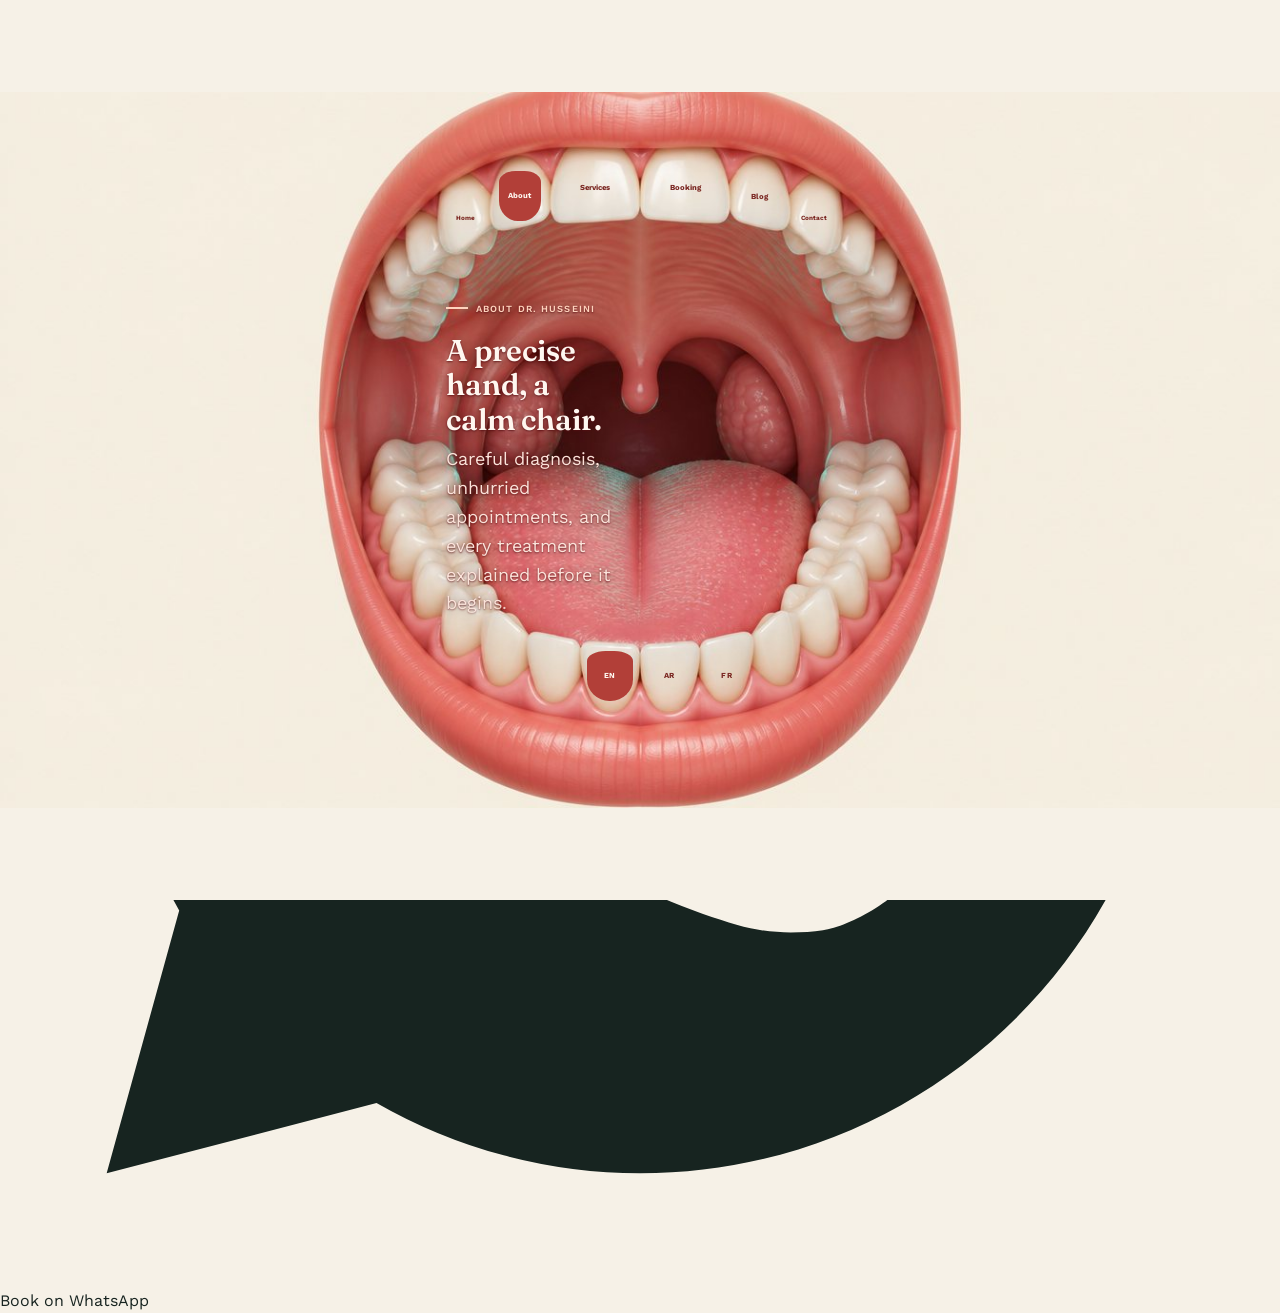
==== commit e5dbdf61: "Interim copy, so the client reviews the design and not his own to-do list 13 bracketed placeholders " ====
--- a/about.html
+++ b/about.html
@@ -11,7 +11,7 @@
 <link rel="alternate" hreflang="ar" href="https://SITE-DOMAIN-TBD/about.html">
 <link rel="alternate" hreflang="fr" href="https://SITE-DOMAIN-TBD/about.html">
 <link rel="alternate" hreflang="x-default" href="https://SITE-DOMAIN-TBD/about.html">
-<meta name="robots" content="index,follow">
+<meta name="robots" content="noindex,nofollow">
 <link rel="alternate" type="application/rss+xml" title="Dr. Jihad S. Husseini — Blog" href="https://SITE-DOMAIN-TBD/feed.xml">
 <meta name="theme-color" content="#0F5C56">
 <link rel="icon" href="assets/media/favicon.svg" type="image/svg+xml">
@@ -110,7 +110,7 @@
       <div>
         <div class="eyebrow" data-i18n="about.hero.eyebrow">About Dr. Husseini</div>
         <h1 data-i18n="about.hero.title">A precise hand, a calm chair.</h1>
-        <p class="lead" data-i18n="about.hero.lead">[Add a short introductory line about Dr. Husseini's approach to dentistry.]</p>
+        <p class="lead" data-i18n="about.hero.lead">Careful diagnosis, unhurried appointments, and every treatment explained before it begins.</p>
       </div>
       <div class="hero-art">
         <svg class="smile-curve" viewBox="0 0 300 200" xmlns="http://www.w3.org/2000/svg">
@@ -123,26 +123,26 @@
   <section class="soft">
     <div class="container" style="max-width:760px;">
       <h2 data-i18n="about.bio.title">Background</h2>
-      <p data-i18n="about.bio.body">[Add Dr. Husseini's full bio here: dental school, university, graduation year, postgraduate training/certifications in cosmetic dentistry, endodontics, and implantology, and any professional memberships.]</p>
+      <p data-i18n="about.bio.body">Dr. Jihad S. Husseini practises cosmetic dentistry, endodontics, and prosthetic and implant dentistry. Having all three under one roof means a case that starts as a cosmetic consultation can continue as root canal therapy or an implant without a referral — the same hand, and the same plan, from start to finish.</p>
     </div>
   </section>
 
   <section>
     <div class="container" style="max-width:760px;">
       <h2 data-i18n="about.philosophy.title">Treatment philosophy</h2>
-      <p data-i18n="about.philosophy.body">[Add a paragraph in Dr. Husseini's own words about how he approaches diagnosis, patient comfort, and treatment planning.]</p>
+      <p data-i18n="about.philosophy.body">Every treatment begins with a diagnosis you can see for yourself and a plan in plain language: what it involves, what it costs, and what the alternatives are. Comfort is part of that plan rather than an afterthought.</p>
     </div>
   </section>
 
   <section class="soft">
     <div class="container grid-2">
       <div>
-        <h2 data-i18n="about.credentials.title">Credentials & training</h2>
+        <h2 data-i18n="about.credentials.title">Areas of practice</h2>
       </div>
       <ul class="credential-list">
-        <li><span class="dot"></span><span data-i18n="about.credentials.item1">[Add degree / dental school]</span></li>
-        <li><span class="dot"></span><span data-i18n="about.credentials.item2">[Add postgraduate certification]</span></li>
-        <li><span class="dot"></span><span data-i18n="about.credentials.item3">[Add professional membership / association]</span></li>
+        <li><span class="dot"></span><span data-i18n="about.credentials.item1">Cosmetic dentistry — veneers, whitening, and smile design</span></li>
+        <li><span class="dot"></span><span data-i18n="about.credentials.item2">Endodontics — root canal therapy and retreatment</span></li>
+        <li><span class="dot"></span><span data-i18n="about.credentials.item3">Prosthetic and implant dentistry — crowns, bridges, and implants</span></li>
       </ul>
     </div>
   </section>
@@ -190,16 +190,16 @@
     <div>
       <h4 data-i18n="common.footer.contact">Contact</h4>
       <ul>
-        <li><a href="tel:+96101308206">01/308206</a></li>
-        <li><a href="tel:+96103855860">03/855860</a></li>
+        <li><a href="tel:+96101308206" aria-label="Call Clinic" data-i18n-aria="common.callClinic">01/308206</a></li>
+        <li><a href="tel:+96103855860" aria-label="Call Mobile" data-i18n-aria="common.callMobile">03/855860</a></li>
         <li><a href="#" data-whatsapp-link target="_blank" rel="noopener" data-i18n="common.whatsapp">Book on WhatsApp</a></li>
       </ul>
     </div>
     <div>
       <h4 data-i18n="common.footer.hours">Hours</h4>
       <ul>
-        <li data-i18n="common.footer.hoursPlaceholder">[Add clinic hours]</li>
-        <li data-i18n="common.footer.addressPlaceholder">[Add clinic address]</li>
+        <li data-i18n="common.footer.hoursPlaceholder">Message us on WhatsApp for today's hours</li>
+        <li data-i18n="common.footer.addressPlaceholder">Lebanon — ask on WhatsApp for directions</li>
       </ul>
     </div>
   </div>
--- a/assets/css/style.css
+++ b/assets/css/style.css
@@ -29,6 +29,12 @@
 }
 
 * { box-sizing: border-box; }
+
+/* The UA sheet's [hidden] { display: none } is specificity 0,0,1, so any
+   class rule that sets display beats it and the attribute silently does
+   nothing (.map-placeholder is display:flex; .date-tooth needed its own
+   rule for the same reason). Make the attribute mean what it says. */
+[hidden] { display: none !important; }
 html { scroll-behavior: smooth; }
 
 body {
@@ -615,27 +621,30 @@
 
 /* ── Page-local grids ──
    Grids declared in a page's own <style> block, which had no breakpoint at all
-   until 2026-10-01. Keep new ones in step with this list. */
-@media (max-width: 900px) {
-  .booking-layout { grid-template-columns: 1fr; gap: 24px; }
+   until 2026-10-01. Keep new ones in step with this list.
+
+   Every one of these carries a `body` prefix on purpose. The page's <style>
+   block is parsed after this file, so at equal specificity the page's
+   multi-column rule wins on order and the breakpoint does nothing — which is
+   exactly what happened between 2026-10-01 and 2026-10-03. tools/check-site.mjs
+   now fails the build if a page-local grid is only matched at equal weight. */
+@media (max-width: 900px) {
+  body .booking-layout { grid-template-columns: 1fr; gap: 24px; }
   .calendar-wrap { padding: 20px 14px; }
   .booking-side { padding: 22px 18px; }
-  .contact-grid { grid-template-columns: 1fr; gap: 32px; }
+  body .contact-grid { grid-template-columns: 1fr; gap: 32px; }
 }
 @media (max-width: 680px) {
   .service-block { grid-template-columns: 1fr; gap: 16px; padding: 36px 0; }
   body[dir="rtl"] .service-block { grid-template-columns: 1fr; }
-  .service-list { grid-template-columns: 1fr; gap: 10px; }
-}
-
-/* ── Booking calendar tap targets ──
-   Seven columns at 360px with the desktop 8px gaps gave ~37px cells, under the
-   44px minimum. */
-@media (max-width: 900px) {
-  .weekday-row, .days-grid { gap: 4px; }
-  .days-grid { padding: 14px 6px 10px; }
-  .tooth-cell { aspect-ratio: auto; min-height: 44px; font-size: 14px; }
-  .weekday-cell { font-size: 13px; }
+  body .service-list { grid-template-columns: 1fr; gap: 10px; }
+}
+
+/* ── Booking tap targets ──
+   The 7-column grid calendar these sized was replaced by the date teeth on
+   2026-10-02; what is left is the controls around them. The teeth's own mobile
+   sizing lives in the BOOKING: THE CALENDAR ON A PHONE block. */
+@media (max-width: 900px) {
   .time-chip { padding: 12px 16px; min-height: 44px; }
   .calendar-nav-btn { width: 44px; height: 44px; }
 }
@@ -1058,3 +1067,92 @@
   .mouth-stage.labels-in .palate-langs button,
   .mouth-stage.labels-in .date-tooth { transition: none; transition-delay: 0s; }
 }
+
+/* ═══════════════════════════════════════════════════════════════════════════
+   ── BOOKING: THE CALENDAR ON A PHONE ──
+   The teeth are the calendar only where the stage is the page. Under 900px the
+   stage is a banner, so the teeth leave it (booking-teeth.js moves them to
+   #teethMount) and lay out as a 7-column month grid — still tooth-shaped, but
+   at a size a thumb can hit. Every rule carries body.page-booking so it outranks
+   the top-level stage rules it has to undo.
+   ═══════════════════════════════════════════════════════════════════════════ */
+@media (max-width: 900px) {
+  /* the palate menu and language pills are unreadable in a banner; the header
+     nav and its own language switch cover both */
+  body.page-booking .palate-nav,
+  body.page-booking .palate-langs { display: none; }
+
+  body.page-booking .date-teeth.dt-grid {
+    position: static;
+    inset: auto;
+    display: grid;
+    grid-template-columns: repeat(7, 1fr);
+    gap: 6px;
+    pointer-events: auto;
+    margin: 0 0 1.4em;
+  }
+  body.page-booking .dt-dows {
+    display: grid;
+    grid-template-columns: repeat(7, 1fr);
+    gap: 6px;
+    margin: 0 0 6px;
+  }
+  body.page-booking .dt-dows span {
+    text-align: center;
+    font: 700 13px/1 var(--font-body);
+    letter-spacing: .04em;
+    text-transform: uppercase;
+    opacity: .68;
+  }
+
+  body.page-booking .date-teeth.dt-grid .date-tooth {
+    position: static;
+    width: auto;
+    height: auto;
+    min-height: 48px;          /* above the 44px tap minimum */
+    gap: 2px;
+    padding: 6px 2px;
+    background: rgba(255, 252, 245, .92);
+    border: 1px solid rgba(122, 38, 33, .16);
+    /* a crown: square shoulders, rounded biting edge */
+    border-radius: 34% 34% 46% 46% / 20% 20% 34% 34%;
+    transform: none;
+    box-shadow: none;
+  }
+  /* The weekday is already the column header here, so repeating it in all 31
+     cells is noise; on the arches there is no header, which is why the tooth
+     carries it there. */
+  body.page-booking .date-teeth.dt-grid .date-tooth .dt-dow { display: none; }
+  body.page-booking .date-teeth.dt-grid .date-tooth .dt-num { font-size: 16px; }
+
+  body.page-booking .date-teeth.dt-grid .date-tooth.dt-today {
+    box-shadow: inset 0 0 0 2px #B23F38;
+  }
+  body.page-booking .date-teeth.dt-grid .date-tooth.dt-selected {
+    background: #FFFFFF;
+    color: #5E1C18;
+    border-color: rgba(122, 38, 33, .5);
+    box-shadow: 0 0 0 2px rgba(178, 63, 56, .9), 0 6px 18px rgba(122, 38, 33, .22);
+    transform: none;           /* a scaled cell would break the grid rhythm */
+  }
+  body.page-booking .date-teeth.dt-grid .date-tooth.dt-past,
+  body.page-booking .date-teeth.dt-grid .date-tooth.dt-full {
+    background: rgba(240, 232, 226, .6);
+    border-color: transparent;
+  }
+  /* the pick flare scales the cell on desktop; in a grid it just jitters */
+  body.page-booking .date-teeth.dt-grid .date-tooth.dt-pick { animation: none; }
+}
+
+/* ── Tap targets missed by the 2026-10-01 sweep ──
+   Measured in Chromium at 390px: both sit at 22-24px, half the 44px minimum.
+   They are inline links inside running text, so they get the height without
+   becoming blocks. */
+@media (max-width: 900px) {
+  a.learn-more,
+  .info-row a.value {
+    display: inline-flex;
+    align-items: center;
+    min-height: 44px;
+  }
+}
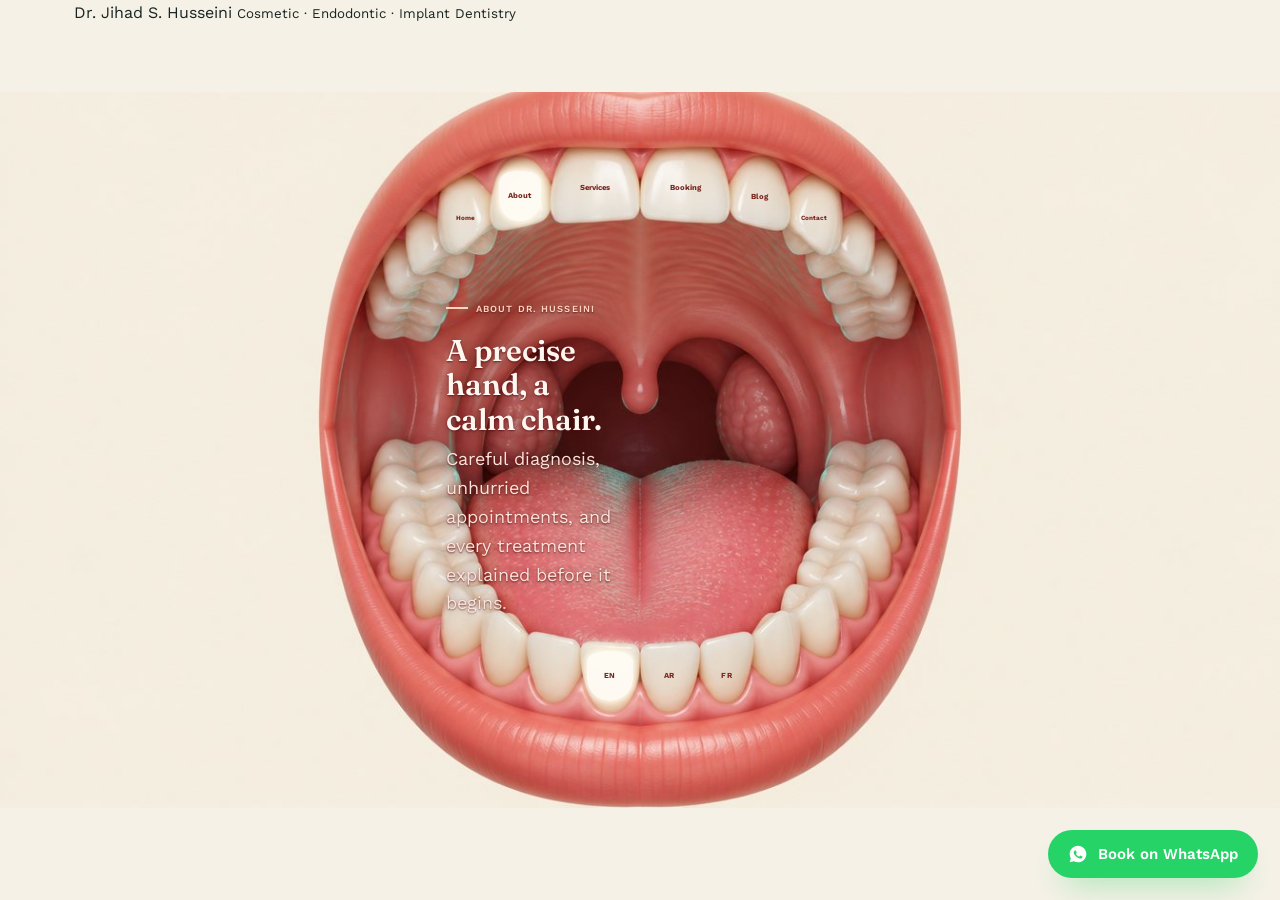
==== commit b5f063d6: "Menu selector becomes a shine, and the mouth smiles between pages The current page's tooth was a sol" ====
--- a/about.html
+++ b/about.html
@@ -6,22 +6,22 @@
 <title>About — Dr. Jihad S. Husseini</title>
 <meta name="description" content="Meet Dr. Jihad S. Husseini — cosmetic, endodontic, and implant dentistry.">
 <!-- dh:head:begin — generated by tools/patch-heads.mjs, do not hand-edit -->
-<link rel="canonical" href="https://SITE-DOMAIN-TBD/about.html">
-<link rel="alternate" hreflang="en" href="https://SITE-DOMAIN-TBD/about.html">
-<link rel="alternate" hreflang="ar" href="https://SITE-DOMAIN-TBD/about.html">
-<link rel="alternate" hreflang="fr" href="https://SITE-DOMAIN-TBD/about.html">
-<link rel="alternate" hreflang="x-default" href="https://SITE-DOMAIN-TBD/about.html">
+<link rel="canonical" href="https://joshrhousary.github.io/dr-husseini-dental/about.html">
+<link rel="alternate" hreflang="en" href="https://joshrhousary.github.io/dr-husseini-dental/about.html">
+<link rel="alternate" hreflang="ar" href="https://joshrhousary.github.io/dr-husseini-dental/about.html">
+<link rel="alternate" hreflang="fr" href="https://joshrhousary.github.io/dr-husseini-dental/about.html">
+<link rel="alternate" hreflang="x-default" href="https://joshrhousary.github.io/dr-husseini-dental/about.html">
 <meta name="robots" content="noindex,nofollow">
-<link rel="alternate" type="application/rss+xml" title="Dr. Jihad S. Husseini — Blog" href="https://SITE-DOMAIN-TBD/feed.xml">
+<link rel="alternate" type="application/rss+xml" title="Dr. Jihad S. Husseini — Blog" href="https://joshrhousary.github.io/dr-husseini-dental/feed.xml">
 <meta name="theme-color" content="#0F5C56">
 <link rel="icon" href="assets/media/favicon.svg" type="image/svg+xml">
 <link rel="apple-touch-icon" href="assets/media/mouth-open.jpg">
 <meta property="og:site_name" content="Dr. Jihad S. Husseini">
 <meta property="og:type" content="profile">
-<meta property="og:url" content="https://SITE-DOMAIN-TBD/about.html">
+<meta property="og:url" content="https://joshrhousary.github.io/dr-husseini-dental/about.html">
 <meta property="og:title" content="About — Dr. Jihad S. Husseini">
 <meta property="og:description" content="Meet Dr. Jihad S. Husseini — cosmetic, endodontic, and implant dentistry.">
-<meta property="og:image" content="https://SITE-DOMAIN-TBD/assets/media/mouth-open.jpg">
+<meta property="og:image" content="https://joshrhousary.github.io/dr-husseini-dental/assets/media/mouth-open.jpg">
 <meta property="og:image:width" content="1344">
 <meta property="og:image:height" content="752">
 <meta property="og:locale" content="en_US">
@@ -30,8 +30,8 @@
 <meta name="twitter:card" content="summary_large_image">
 <meta name="twitter:title" content="About — Dr. Jihad S. Husseini">
 <meta name="twitter:description" content="Meet Dr. Jihad S. Husseini — cosmetic, endodontic, and implant dentistry.">
-<meta name="twitter:image" content="https://SITE-DOMAIN-TBD/assets/media/mouth-open.jpg">
-<script type="application/ld+json">{"@context":"https://schema.org","@type":"Dentist","name":"Dr. Jihad S. Husseini","description":"Cosmetic · Endodontic · Implant Dentistry","url":"https://SITE-DOMAIN-TBD/","telephone":["+96101308206","+96103855860"],"image":"https://SITE-DOMAIN-TBD/assets/media/mouth-open.jpg","medicalSpecialty":"Dentistry","availableService":[{"@type":"MedicalProcedure","name":"Cosmetic dentistry"},{"@type":"MedicalProcedure","name":"Endodontics"},{"@type":"MedicalProcedure","name":"Prosthetic and implant dentistry"}],"areaServed":{"@type":"Country","name":"Lebanon"},"availableLanguage":["en","ar","fr"]}</script>
+<meta name="twitter:image" content="https://joshrhousary.github.io/dr-husseini-dental/assets/media/mouth-open.jpg">
+<script type="application/ld+json">{"@context":"https://schema.org","@type":"Dentist","name":"Dr. Jihad S. Husseini","description":"Cosmetic · Endodontic · Implant Dentistry","url":"https://joshrhousary.github.io/dr-husseini-dental/","telephone":["+96101308206","+96103855860"],"image":"https://joshrhousary.github.io/dr-husseini-dental/assets/media/mouth-open.jpg","medicalSpecialty":"Dentistry","availableService":[{"@type":"MedicalProcedure","name":"Cosmetic dentistry"},{"@type":"MedicalProcedure","name":"Endodontics"},{"@type":"MedicalProcedure","name":"Prosthetic and implant dentistry"}],"areaServed":{"@type":"Country","name":"Lebanon"},"availableLanguage":["en","ar","fr"]}</script>
 <!-- dh:head:end -->
 <link rel="preconnect" href="https://fonts.googleapis.com">
 <link rel="preconnect" href="https://fonts.gstatic.com" crossorigin>
@@ -46,8 +46,15 @@
   }
   .credential-list li .dot { width: 8px; height: 8px; border-radius: 50%; background: var(--accent); flex: none; }
 </style>
+<script>/* cover before first paint if we arrived through the smile */(function(){try{if(sessionStorage.getItem("dh_pt")){sessionStorage.removeItem("dh_pt");if(!matchMedia("(prefers-reduced-motion: reduce)").matches){document.documentElement.className+=" dh-arriving";}}}catch(e){}})();</script>
 </head>
 <body class="home-mouth">
+<div class="page-transition" id="pageTransition" aria-hidden="true">
+  <img class="pt-still" id="ptStill" src="assets/media/mouth-smile.jpg" alt="">
+  <video class="pt-clip" id="ptClose" muted playsinline preload="none"><source src="assets/media/smile-close-fast.mp4" type="video/mp4"></video>
+  <video class="pt-clip" id="ptOpen" muted playsinline preload="none"><source src="assets/media/smile-open-fast.mp4" type="video/mp4"></video>
+  <div class="pt-gleam"></div>
+</div>
 
 </div>
 
@@ -215,5 +222,6 @@
 <script src="assets/locales/locales.js"></script>
 <script src="assets/js/main.js"></script>
 <script src="assets/js/drill.js"></script>
+<script src="assets/js/mouth-transition.js"></script>
 </body>
 </html>
--- a/assets/css/style.css
+++ b/assets/css/style.css
@@ -333,7 +333,7 @@
   background: rgba(255, 255, 255, 0);
   transition: background .25s var(--ease), color .25s var(--ease), transform .25s var(--ease), box-shadow .25s var(--ease);
 }
-.tooth:hover, .tooth:focus-visible, .tooth[aria-current="page"] {
+.tooth:hover, .tooth:focus-visible {
   background: rgba(15, 92, 86, .88); color: #fff;
   box-shadow: 0 6px 18px -6px rgba(10, 62, 58, .55);
   transform: translateY(-2px) scale(1.04);
@@ -367,7 +367,11 @@
 .mouth-window .hero-art { display: none; }
 
 /* header on home: only brand + language switch float over the cream margins (menu is on the teeth) */
-body.home-mouth .site-header { position: fixed; left: 0; right: 0; top: 0; background: transparent; border: 0; -webkit-backdrop-filter: none; backdrop-filter: none; pointer-events: none; }
+/* z-index matters here: .mouth-stage is position:relative and comes after
+   the header in the DOM, so with both at z-index auto the stage painted
+   over the header. On phones that put the mouth banner on top of the open
+   nav drawer - the links were visible but could not be tapped. */
+body.home-mouth .site-header { position: fixed; left: 0; right: 0; top: 0; z-index: 50; background: transparent; border: 0; -webkit-backdrop-filter: none; backdrop-filter: none; pointer-events: none; }
 body.home-mouth .site-header .brand, body.home-mouth .site-header .lang-switch { pointer-events: auto; }
 body.home-mouth .primary-nav, body.home-mouth .nav-actions > .btn, body.home-mouth .nav-toggle { display: none; }
 
@@ -379,7 +383,7 @@
   .mouth-stage-img { position: static; height: 42vh; object-fit: cover; object-position: 50% 45%; }
   .teeth-nav { display: none; }
   .mouth-window { position: relative; left: auto; right: auto; top: auto; bottom: auto; overflow: visible; margin: -36px 12px 0; font-size: 15px; }
-  body.home-mouth .site-header { position: sticky; background: rgba(251,248,243,.92); pointer-events: auto; border-bottom: 1px solid var(--line); }
+  body.home-mouth .site-header { position: sticky; top: 0; z-index: 50; background: rgba(251,248,243,.92); pointer-events: auto; border-bottom: 1px solid var(--line); }
   body.home-mouth .primary-nav { display: flex; }
   body.home-mouth .nav-actions > .btn { display: none; }
   body.home-mouth .nav-toggle { display: inline-flex; }
@@ -388,7 +392,7 @@
 
 /* ---- menu shrunk to sit on the teeth inside the mouth ---- */
 .tooth { font-size: clamp(8px, .78vw, 11px); letter-spacing: .1em; border-radius: 38% 38% 46% 46% / 20% 20% 40% 40%; }
-.tooth:hover, .tooth:focus-visible, .tooth[aria-current="page"] { transform: none; box-shadow: none; background: rgba(15, 92, 86, .9); color: #fff; }
+.tooth:hover, .tooth:focus-visible { transform: none; box-shadow: none; background: rgba(15, 92, 86, .9); color: #fff; }
 .lang-teeth { position: absolute; inset: 0; z-index: 3; pointer-events: none; display: block; background: none; padding: 0; }
 .lang-teeth button {
   position: absolute; pointer-events: auto; cursor: pointer;
@@ -421,9 +425,20 @@
     color: #7A2621;
     border-radius: 40% 40% 46% 46% / 22% 22% 40% 40%;
   }
-  .tooth:hover, .tooth:focus-visible, .tooth[aria-current="page"] { background: #B23F38; color: #FFF7F0; }
+  /* Hover stays mouth-red, matching the drill's .tooth-drilled fill. The
+     current page is no longer a red fill at all - it is the enamel gleam
+     in the PAGE TRANSITION block at the end of this file. */
+  .tooth:hover, .tooth:focus-visible { background: #B23F38; color: #FFF7F0; }
   .lang-teeth button { font-size: .6cqw; color: #7A2621; }
-  .lang-teeth button:hover, .lang-teeth button.active { background: #B23F38; color: #FFF7F0; }
+  .lang-teeth button:hover { background: #B23F38; color: #FFF7F0; }
+  /* the selected language is a tooth you are standing on too, so it holds
+     the same gleam as the current page rather than the old red fill */
+  .lang-teeth button.active {
+    background: rgba(255, 252, 245, .96); color: #7A2621;
+    box-shadow: 0 0 1.3cqw .26cqw rgba(255, 243, 214, .85),
+                0 0 .42cqw .08cqw rgba(255, 255, 255, .95);
+    animation: toothGleam 4.2s ease-in-out infinite;
+  }
 
   /* window: smaller rect that sits inside the cavity, no background */
   .mouth-window {
@@ -665,6 +680,34 @@
 }
 
 /* ── Sticky WhatsApp CTA ──
+   The base rule was lost before the repo's first commit - most likely taken
+   out with the dead .mouth-hero block - leaving only the mobile overrides
+   below, which tune `bottom`/`right` on an element that was no longer
+   positioned. The site's primary CTA was rendering as a stray inline link in
+   the document flow, above the header, on every page: at 390px it pushed the
+   sticky header 423px down, so the header never stuck and the last drawer
+   links fell off the bottom of the screen. Restored here. */
+.whatsapp-float {
+  position: fixed;
+  z-index: 60;
+  bottom: 22px; right: 22px;
+  display: inline-flex; align-items: center; gap: 10px;
+  padding: 14px 20px;
+  border-radius: 999px;
+  background: #25D366;
+  color: #fff;
+  font: 600 15px/1 var(--font-body);
+  text-decoration: none;
+  box-shadow: 0 16px 34px -16px rgba(37, 211, 102, .65);
+  transition: background .25s var(--ease), transform .25s var(--ease);
+}
+.whatsapp-float svg { width: 20px; height: 20px; flex: none; }
+@media (hover: hover) {
+  .whatsapp-float:hover { background: #1EBE59; transform: translateY(-2px); }
+}
+body[dir="rtl"] .whatsapp-float { right: auto; left: 22px; }
+
+/* ── Sticky WhatsApp CTA: phones ──
    ~195x48px fixed bottom-right, about half the screen width at 390px, with no
    compensating page padding — it covered the booking page's own Confirm button
    (the same action), the tel: buttons and the copyright line. */
@@ -816,8 +859,7 @@
   transition: background .25s var(--ease), color .25s var(--ease), transform .25s var(--ease);
 }
 .palate-nav a:hover,
-.palate-nav a:focus-visible,
-.palate-nav a[aria-current="page"] {
+.palate-nav a:focus-visible {
   background: rgba(255, 244, 238, .92);
   color: #7A2621;
   text-shadow: none;
@@ -1156,3 +1198,171 @@
     min-height: 44px;
   }
 }
+
+/* ============================================================
+   ── PAGE TRANSITION: shine, then the mouth smiles ──
+   ============================================================
+   Clicking a menu tooth shines that tooth, ripples the light along the arch,
+   closes the mouth into a shiny smile, and the next page opens out of it.
+   Because this is a multi-page site the overlay cannot survive the
+   navigation, so the sequence is split: the outgoing page plays the close,
+   the arriving page plays the open. assets/js/mouth-transition.js drives it.
+
+   The shine vocabulary deliberately mirrors the booking calendar's
+   toothShine / toothShineStrong (and its --shine-delay stagger) so the two
+   animations read as one idea, but under their own class names: the booking
+   confirm sequence is the conversion path and is not touched by any of this.
+   ------------------------------------------------------------ */
+
+/* ── the current page's tooth: a held gleam, not a red fill ── */
+@media (min-width: 901px) {
+  .tooth[aria-current="page"] {
+    background: rgba(255, 252, 245, .96);
+    color: #7A2621;
+    box-shadow: 0 0 1.3cqw .26cqw rgba(255, 243, 214, .85),
+                0 0 .42cqw .08cqw rgba(255, 255, 255, .95);
+    animation: toothGleam 4.2s ease-in-out infinite;
+  }
+  /* The drill parks a red fill on whatever tooth is hovered. On the tooth you
+     are already standing on, the gleam wins - losing the "you are here" marker
+     on hover reads as a bug. (0,3,0) beats .tooth.tooth-drilled at (0,2,0). */
+  .tooth[aria-current="page"].tooth-drilled,
+  .tooth[aria-current="page"]:hover,
+  .tooth[aria-current="page"]:focus-visible {
+    background: rgba(255, 255, 255, .99);
+    color: #7A2621;
+    box-shadow: 0 0 1.8cqw .36cqw rgba(255, 246, 224, .95),
+                0 0 .5cqw .1cqw rgba(255, 255, 255, 1);
+  }
+
+  /* booking puts the menu on the palate: light pill on red, so the gleam
+     inverts - it glows outward instead of filling. */
+  .palate-nav a[aria-current="page"] {
+    background: rgba(255, 248, 240, .96);
+    color: #7A2621;
+    text-shadow: none;
+    box-shadow: 0 0 1.1cqw .2cqw rgba(255, 240, 214, .7);
+    animation: toothGleam 4.2s ease-in-out infinite;
+  }
+}
+
+@keyframes toothGleam {
+  0%, 100% { filter: brightness(1); }
+  50%      { filter: brightness(1.09); }
+}
+
+/* ── the click: the tooth shines, then the light runs along the arch ── */
+.teeth-nav .tooth.tn-shine-strong {
+  animation: tnShineStrong .46s ease-out both;
+  z-index: 1;
+}
+.teeth-nav .tooth.tn-shine {
+  animation: tnShine .5s ease-out var(--shine-delay, 0ms) both;
+}
+@keyframes tnShineStrong {
+  0%   { background: rgba(255, 252, 245, .9); box-shadow: none; transform: none; }
+  35%  { background: #FFFFFF; color: #7A2621;
+         box-shadow: 0 0 2.4cqw .55cqw rgba(255, 255, 255, .95); transform: scale(1.13); }
+  100% { background: #FFFFFF; color: #7A2621;
+         box-shadow: 0 0 1.5cqw .3cqw rgba(255, 250, 240, .8); transform: scale(1.04); }
+}
+@keyframes tnShine {
+  0%   { background: transparent; }
+  40%  { background: rgba(255, 252, 245, .95); color: #7A2621;
+         box-shadow: 0 0 1.5cqw .28cqw rgba(255, 246, 230, .9); }
+  100% { background: transparent; }
+}
+
+/* mobile has no teeth: the tapped drawer link flashes instead */
+nav.primary-nav a.tn-tap { animation: linkTap .34s ease-out both; }
+@keyframes linkTap {
+  0%   { background: transparent; }
+  40%  { background: rgba(228, 240, 238, .95); color: var(--primary-dark); }
+  100% { background: transparent; }
+}
+nav.primary-nav a[aria-current="page"] {
+  text-shadow: 0 0 10px rgba(15, 92, 86, .28);
+}
+
+/* ── the overlay the mouth closes over ── */
+.page-transition {
+  position: fixed; inset: 0; z-index: 9100;
+  background: #F6F1E7;
+  opacity: 0;
+  transition: opacity .18s linear;
+  pointer-events: none;
+}
+.page-transition.pt-on { opacity: 1; }
+.pt-clip, .pt-still {
+  position: absolute; inset: 0;
+  width: 100%; height: 100%;
+  object-fit: cover;
+  opacity: 0;
+  transition: opacity .12s linear;
+}
+.page-transition.pt-closing #ptClose,
+.page-transition.pt-opening #ptOpen,
+.page-transition.pt-still-on #ptStill { opacity: 1; }
+
+/* "the smile all shiny": a warm specular band travelling along the arch, the
+   deepbook smile-curve read as light rather than a flat highlight. Composited
+   over the clip because the clips cannot be re-rendered with light baked in,
+   and because this stays tunable without a re-encode. */
+.pt-gleam {
+  position: absolute; inset: 0;
+  opacity: 0;
+  pointer-events: none;
+  mix-blend-mode: screen;
+  background:
+    linear-gradient(104deg,
+      rgba(255, 255, 255, 0) 34%,
+      rgba(255, 250, 235, .50) 46%,
+      rgba(255, 255, 255, .80) 50%,
+      rgba(255, 248, 230, .50) 54%,
+      rgba(255, 255, 255, 0) 66%);
+  background-size: 260% 100%;
+  background-position: 120% 0;
+  /* Unmasked, the screen blend lifts the cream surround as much as the teeth
+     and the whole frame reads as a camera flash. Masked to the middle of the
+     frame, the light lands on the smile, which is the point. */
+  -webkit-mask-image: radial-gradient(ellipse 42% 32% at 50% 50%, #000 0%, #000 52%, transparent 100%);
+          mask-image: radial-gradient(ellipse 42% 32% at 50% 50%, #000 0%, #000 52%, transparent 100%);
+}
+.page-transition.pt-closing .pt-gleam { animation: gleamSweep .62s cubic-bezier(.33, 0, .2, 1) both; }
+.page-transition.pt-opening .pt-gleam { animation: gleamFade .42s ease-out both; }
+@keyframes gleamSweep {
+  0%   { opacity: 0;  background-position: 120% 0; }
+  45%  { opacity: .85; }
+  100% { opacity: 1;  background-position: -40% 0; }
+}
+@keyframes gleamFade {
+  0%   { opacity: 1; background-position: -40% 0; }
+  100% { opacity: 0; background-position: -140% 0; }
+}
+/* a brief lift on the footage itself, peaking on the full smile */
+.page-transition.pt-closing .pt-clip { animation: smileLift .62s ease-out both; }
+@keyframes smileLift {
+  0%   { filter: brightness(1) saturate(1); }
+  100% { filter: brightness(1.1) saturate(1.06); }
+}
+
+/* The arriving page is covered before first paint, so there is no flash of
+   the new page under the smile. The inline head script sets this, and
+   mouth-transition.js takes it off once the opening clip is away. */
+html.dh-arriving body { visibility: hidden; }
+html.dh-arriving .page-transition { visibility: visible; opacity: 1; }
+/* the smile still stands in until the opening clip is decoded, so the
+   cover is never a bare cream rectangle */
+html.dh-arriving #ptStill { opacity: 1; }
+
+@media (prefers-reduced-motion: reduce) {
+  .tooth[aria-current="page"],
+  .palate-nav a[aria-current="page"],
+  .teeth-nav .tooth.tn-shine,
+  .teeth-nav .tooth.tn-shine-strong,
+  nav.primary-nav a.tn-tap,
+  .page-transition .pt-gleam,
+  .page-transition .pt-clip { animation: none; }
+  .page-transition { display: none; }
+  html.dh-arriving body { visibility: visible; }
+}
